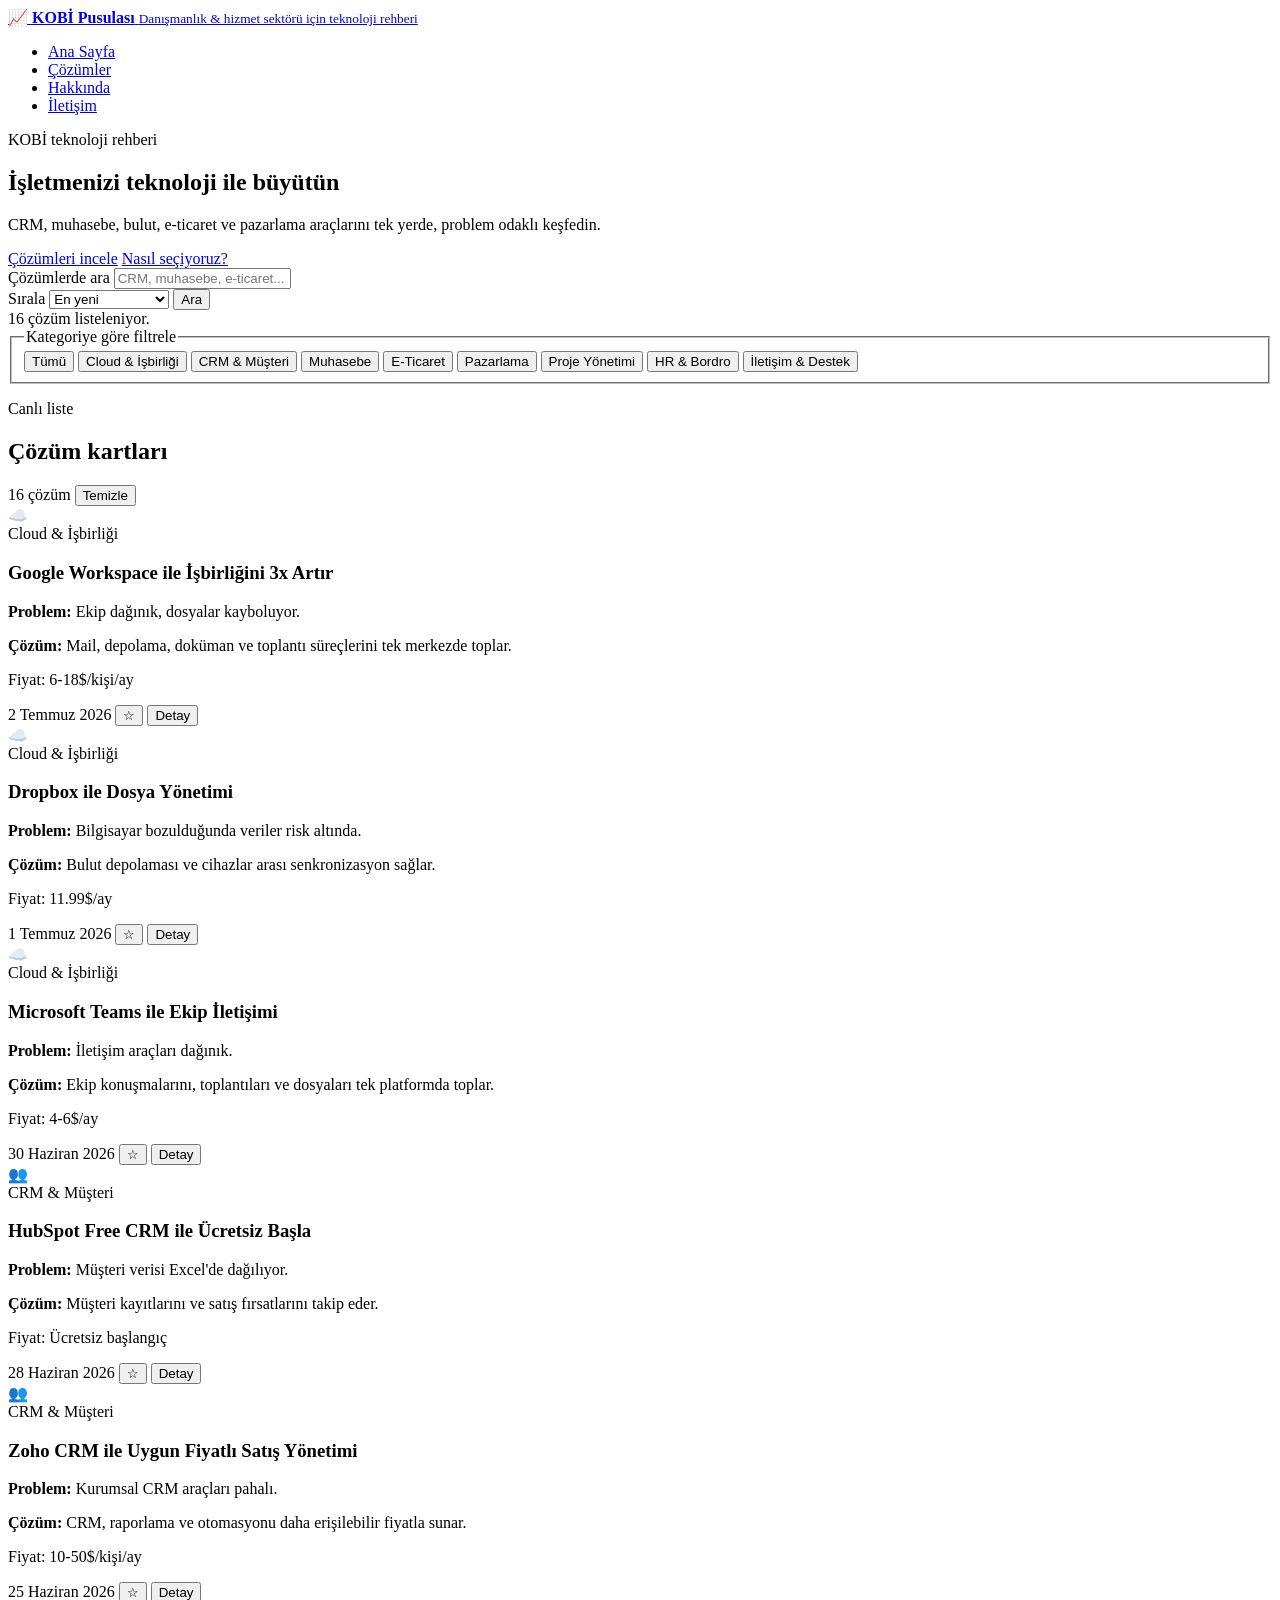
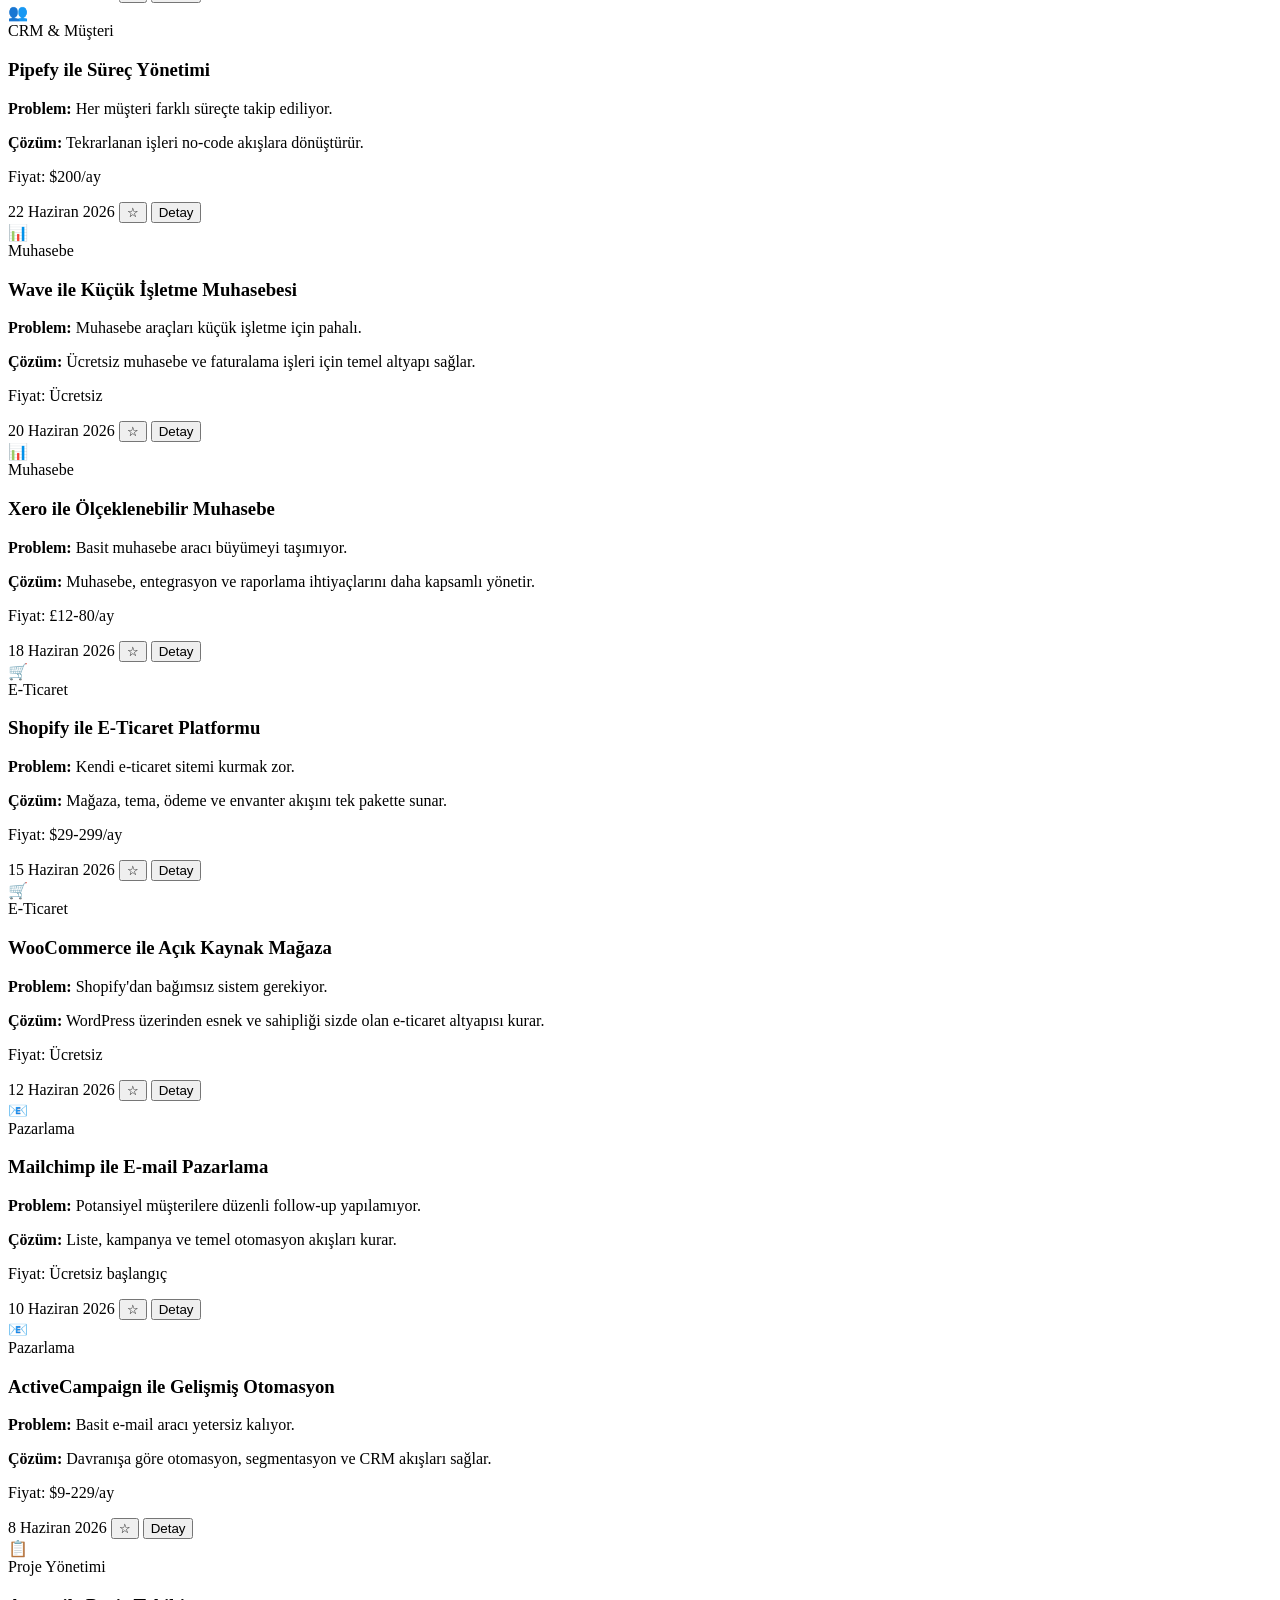
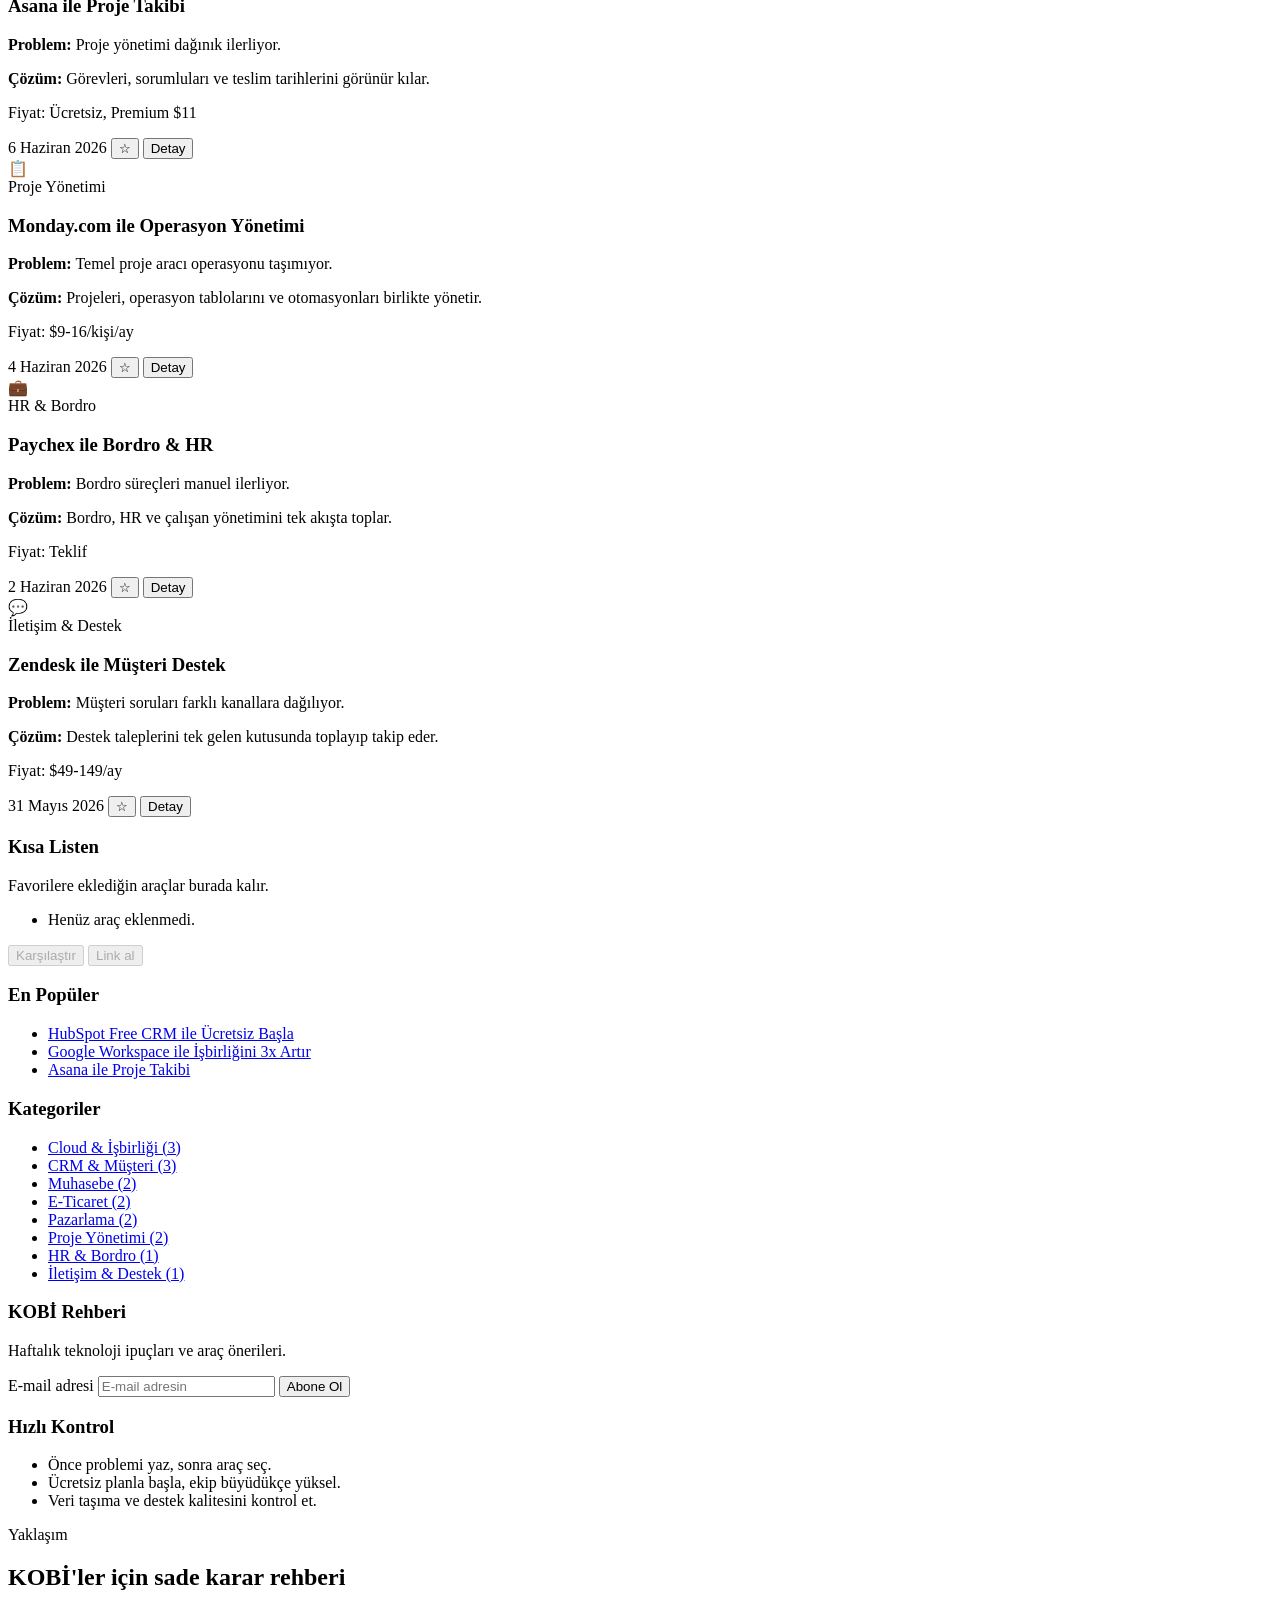
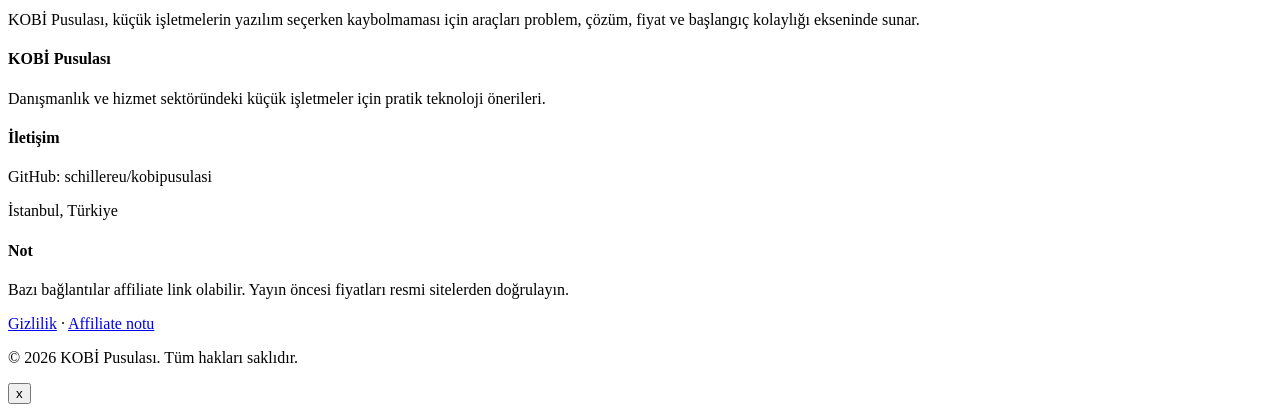
==== index.html @ 61d3e406 "Sync agent system, revenue plans, and site updates" ====
<!DOCTYPE html>
<html lang="tr">
<head>
    <meta charset="UTF-8">
    <meta name="viewport" content="width=device-width, initial-scale=1.0">
    <title>KOB&#304; Pusulas&#305; - &#304;&#351;letmenizi Teknoloji ile B&#252;y&#252;t&#252;n</title>
    <meta name="description" content="KOB&#304;'ler i&#231;in CRM, muhasebe, bulut, e-ticaret ve pazarlama ara&#231;lar&#305;n&#305; pratik &#351;ekilde kar&#351;&#305;la&#351;t&#305;ran teknoloji rehberi.">
    <meta name="theme-color" content="#2563eb">
    <meta property="og:title" content="KOB&#304; Pusulas&#305;">
    <meta property="og:description" content="K&#252;&#231;&#252;k i&#351;letmeler i&#231;in pratik teknoloji &#231;&#246;z&#252;mleri.">
    <meta property="og:type" content="website">
    <link rel="manifest" href="site.webmanifest">
    <link rel="stylesheet" href="style.css">
</head>
<body>
    <header class="header">
        <div class="container">
            <a class="logo" href="#home" aria-label="KOB&#304; Pusulas&#305; ana sayfa">
                <span class="logo-mark" aria-hidden="true">&#128200;</span>
                <span>
                    <strong>KOB&#304; Pusulas&#305;</strong>
                    <small>Dan&#305;&#351;manl&#305;k & hizmet sekt&#246;r&#252; i&#231;in teknoloji rehberi</small>
                </span>
            </a>
            <nav class="nav" aria-label="Ana men&#252;">
                <ul>
                    <li><a href="#home">Ana Sayfa</a></li>
                    <li><a href="#blog">&#199;&#246;z&#252;mler</a></li>
                    <li><a href="#about">Hakk&#305;nda</a></li>
                    <li><a href="#contact">&#304;leti&#351;im</a></li>
                </ul>
            </nav>
        </div>
    </header>

    <section class="hero" id="home">
        <div class="container">
            <p class="eyebrow">KOB&#304; teknoloji rehberi</p>
            <h1>&#304;&#351;letmenizi teknoloji ile b&#252;y&#252;t&#252;n</h1>
            <p>CRM, muhasebe, bulut, e-ticaret ve pazarlama ara&#231;lar&#305;n&#305; tek yerde, problem odakl&#305; ke&#351;fedin.</p>
            <div class="hero-actions">
                <a class="primary-link" href="#blog">&#199;&#246;z&#252;mleri incele</a>
                <a class="secondary-link" href="#about">Nas&#305;l se&#231;iyoruz?</a>
            </div>
        </div>
    </section>

    <section class="filters-section" id="blog">
        <div class="container">
            <div class="search-box">
                <div class="search-field">
                    <label for="searchInput" class="sr-only">&#199;&#246;z&#252;mlerde ara</label>
                    <input type="text" id="searchInput" placeholder="CRM, muhasebe, e-ticaret..." aria-label="&#199;&#246;z&#252;mlerde ara">
                </div>
                <label class="sort-control" for="sortSelect">
                    <span>S&#305;rala</span>
                    <select id="sortSelect" aria-label="&#199;&#246;z&#252;mleri s&#305;rala">
                        <option value="newest">En yeni</option>
                        <option value="price-low">D&#252;&#351;&#252;k maliyet</option>
                        <option value="starter">Ba&#351;lamas&#305; kolay</option>
                        <option value="name">A-Z</option>
                    </select>
                </label>
                <button id="searchBtn" aria-label="Arama yap">Ara</button>
            </div>

            <div aria-live="polite" aria-atomic="true" class="sr-only" id="filterAnnounce"></div>

            <fieldset class="category-filters" aria-label="&#199;&#246;z&#252;m kategorileri">
                <legend class="sr-only">Kategoriye g&#246;re filtrele</legend>
                <button class="filter-btn active" data-category="all" aria-pressed="true">T&#252;m&#252;</button>
                <button class="filter-btn" data-category="cloud" aria-pressed="false">Cloud & &#304;&#351;birli&#287;i</button>
                <button class="filter-btn" data-category="crm" aria-pressed="false">CRM & M&#252;&#351;teri</button>
                <button class="filter-btn" data-category="accounting" aria-pressed="false">Muhasebe</button>
                <button class="filter-btn" data-category="ecommerce" aria-pressed="false">E-Ticaret</button>
                <button class="filter-btn" data-category="marketing" aria-pressed="false">Pazarlama</button>
                <button class="filter-btn" data-category="project" aria-pressed="false">Proje Y&#246;netimi</button>
                <button class="filter-btn" data-category="hr" aria-pressed="false">HR & Bordro</button>
                <button class="filter-btn" data-category="support" aria-pressed="false">&#304;leti&#351;im & Destek</button>
            </fieldset>
        </div>
    </section>

    <main class="main-content">
        <div class="container content-layout">
            <section class="results-area" aria-labelledby="resultsTitle">
                <div class="section-heading">
                    <div>
                        <p class="eyebrow">Canl&#305; liste</p>
                        <h2 id="resultsTitle">&#199;&#246;z&#252;m kartlar&#305;</h2>
                    </div>
                    <div class="heading-actions">
                        <span id="resultCount" class="result-count">16 &#231;&#246;z&#252;m</span>
                        <button class="ghost-button" type="button" id="clearFiltersBtn">Temizle</button>
                    </div>
                </div>
                <div class="blog-grid" id="blogGrid" role="region" aria-live="polite" aria-label="&#199;&#246;z&#252;m kartlar&#305;"></div>
            </section>

            <aside class="sidebar">
                <div class="sidebar-box compare-box">
                    <h3>K&#305;sa Listen</h3>
                    <p class="sidebar-note">Favorilere ekledi&#287;in ara&#231;lar burada kal&#305;r.</p>
                    <ul id="favoriteList"></ul>
                    <div class="compare-actions">
                        <button class="ghost-button" type="button" id="compareBtn">Kar&#351;&#305;la&#351;t&#305;r</button>
                        <button class="ghost-button" type="button" id="shareListBtn">Link al</button>
                    </div>
                    <p class="share-status" id="shareStatus" aria-live="polite"></p>
                </div>

                <div class="sidebar-box">
                    <h3>En Pop&#252;ler</h3>
                    <ul id="trendingList"></ul>
                </div>

                <div class="sidebar-box">
                    <h3>Kategoriler</h3>
                    <ul id="categoryList"></ul>
                </div>

                <div class="sidebar-box newsletter">
                    <h3>KOB&#304; Rehberi</h3>
                    <p>Haftal&#305;k teknoloji ipu&#231;lar&#305; ve ara&#231; &#246;nerileri.</p>
                    <form id="newsletterForm" aria-label="Newsletter abone ol formu">
                        <label for="newsletterEmail" class="sr-only">E-mail adresi</label>
                        <input type="email" id="newsletterEmail" placeholder="E-mail adresin" required aria-required="true">
                        <button type="submit" aria-label="Newsletter'a abone ol">Abone Ol</button>
                    </form>
                </div>

                <div class="sidebar-box quick-tips">
                    <h3>H&#305;zl&#305; Kontrol</h3>
                    <ul>
                        <li>&#214;nce problemi yaz, sonra ara&#231; se&#231;.</li>
                        <li>&#220;cretsiz planla ba&#351;la, ekip b&#252;y&#252;d&#252;k&#231;e y&#252;ksel.</li>
                        <li>Veri ta&#351;&#305;ma ve destek kalitesini kontrol et.</li>
                    </ul>
                </div>
            </aside>
        </div>
    </main>

    <section class="about-band" id="about">
        <div class="container">
            <div>
                <p class="eyebrow">Yakla&#351;&#305;m</p>
                <h2>KOB&#304;'ler i&#231;in sade karar rehberi</h2>
            </div>
            <p>KOB&#304; Pusulas&#305;, k&#252;&#231;&#252;k i&#351;letmelerin yaz&#305;l&#305;m se&#231;erken kaybolmamas&#305; i&#231;in ara&#231;lar&#305; problem, &#231;&#246;z&#252;m, fiyat ve ba&#351;lang&#305;&#231; kolayl&#305;&#287;&#305; ekseninde sunar.</p>
        </div>
    </section>

    <footer class="footer" id="contact">
        <div class="container">
            <div class="footer-content">
                <div>
                    <h4>KOB&#304; Pusulas&#305;</h4>
                    <p>Dan&#305;&#351;manl&#305;k ve hizmet sekt&#246;r&#252;ndeki k&#252;&#231;&#252;k i&#351;letmeler i&#231;in pratik teknoloji &#246;nerileri.</p>
                </div>
                <div>
                    <h4>&#304;leti&#351;im</h4>
                    <p>GitHub: schillereu/kobipusulasi</p>
                    <p>&#304;stanbul, T&#252;rkiye</p>
                </div>
                <div>
                    <h4>Not</h4>
                    <p>Baz&#305; ba&#287;lant&#305;lar affiliate link olabilir. Yay&#305;n &#246;ncesi fiyatlar&#305; resmi sitelerden do&#287;rulay&#305;n.</p>
                    <p><a href="privacy.html">Gizlilik</a> · <a href="affiliate.html">Affiliate notu</a></p>
                </div>
            </div>
            <div class="footer-bottom">
                <p>&copy; 2026 KOB&#304; Pusulas&#305;. T&#252;m haklar&#305; sakl&#305;d&#305;r.</p>
            </div>
        </div>
    </footer>

    <div class="modal" id="detailModal" aria-hidden="true">
        <div class="modal-backdrop" data-close-modal></div>
        <section class="modal-panel" role="dialog" aria-modal="true" aria-labelledby="modalTitle">
            <button class="modal-close" type="button" data-close-modal aria-label="Detayi kapat">x</button>
            <div id="modalContent"></div>
        </section>
    </div>

    <script src="script.js" defer></script>
</body>
</html>
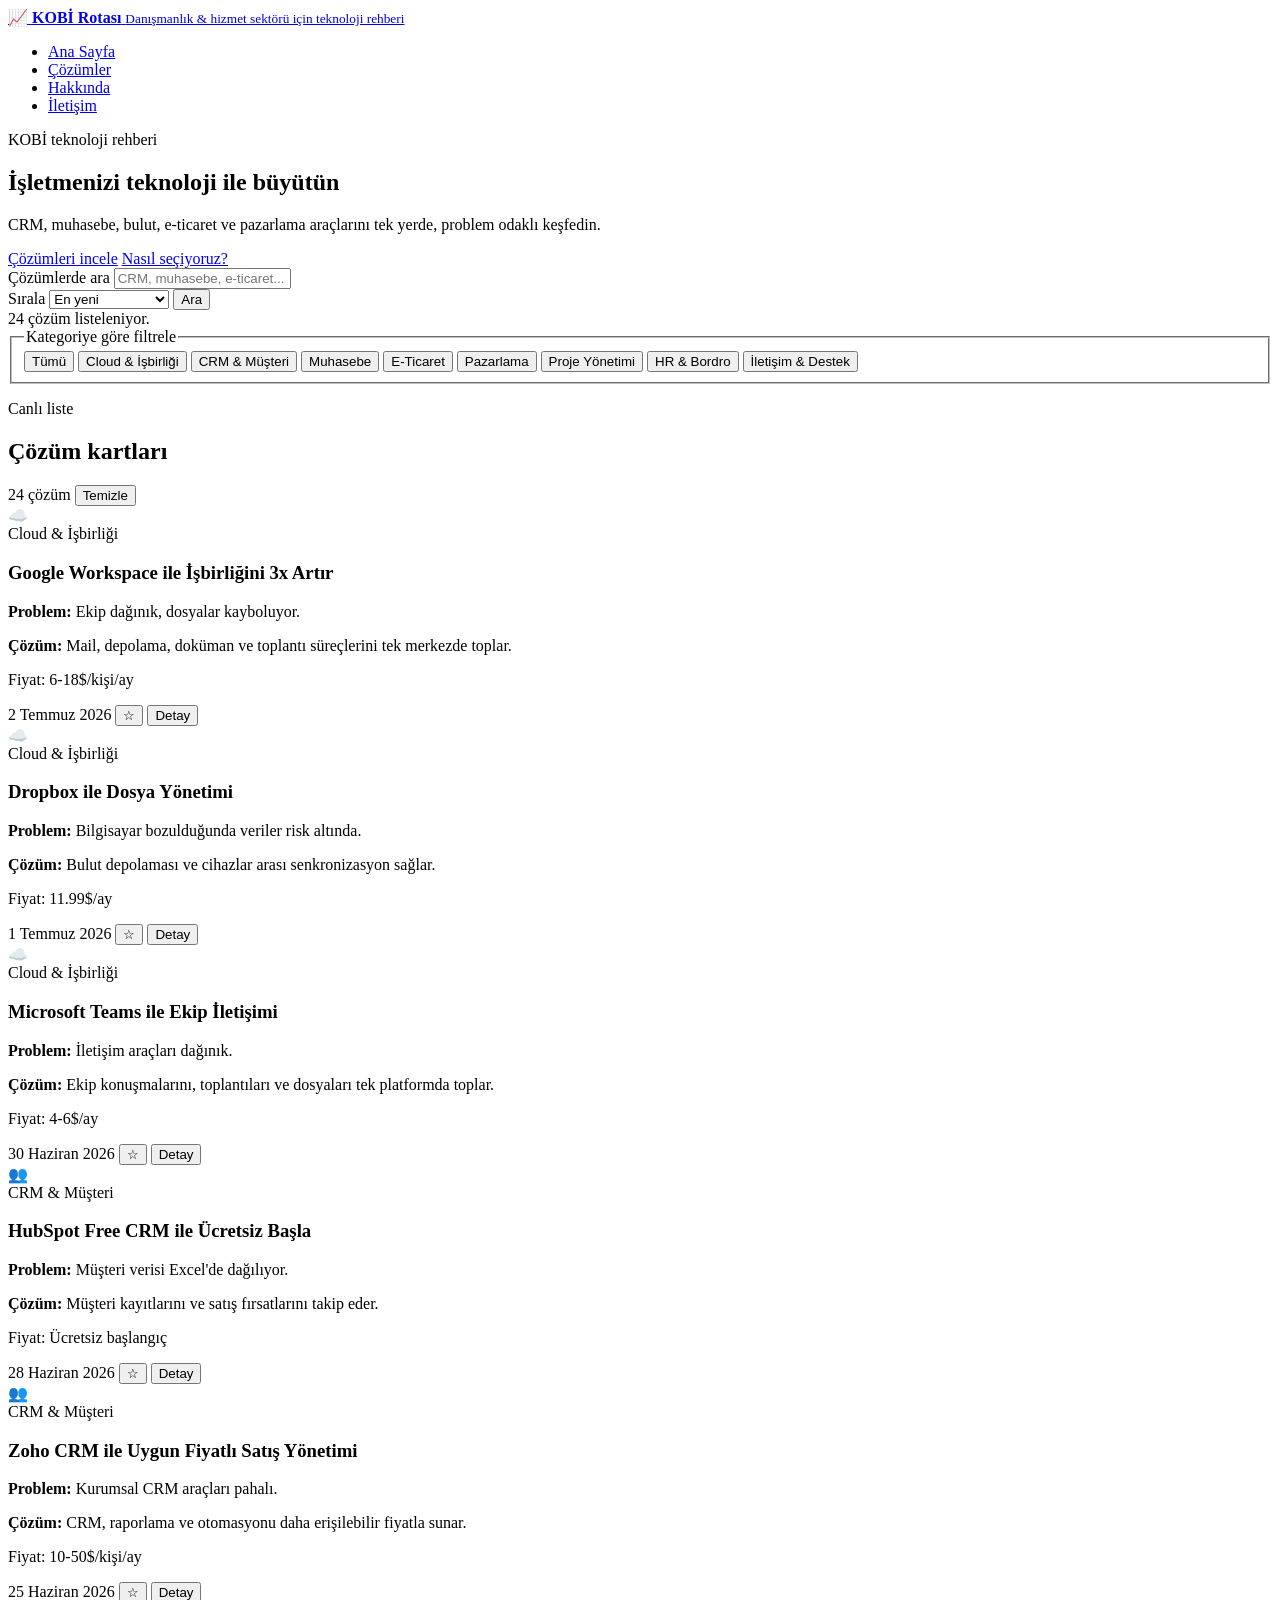
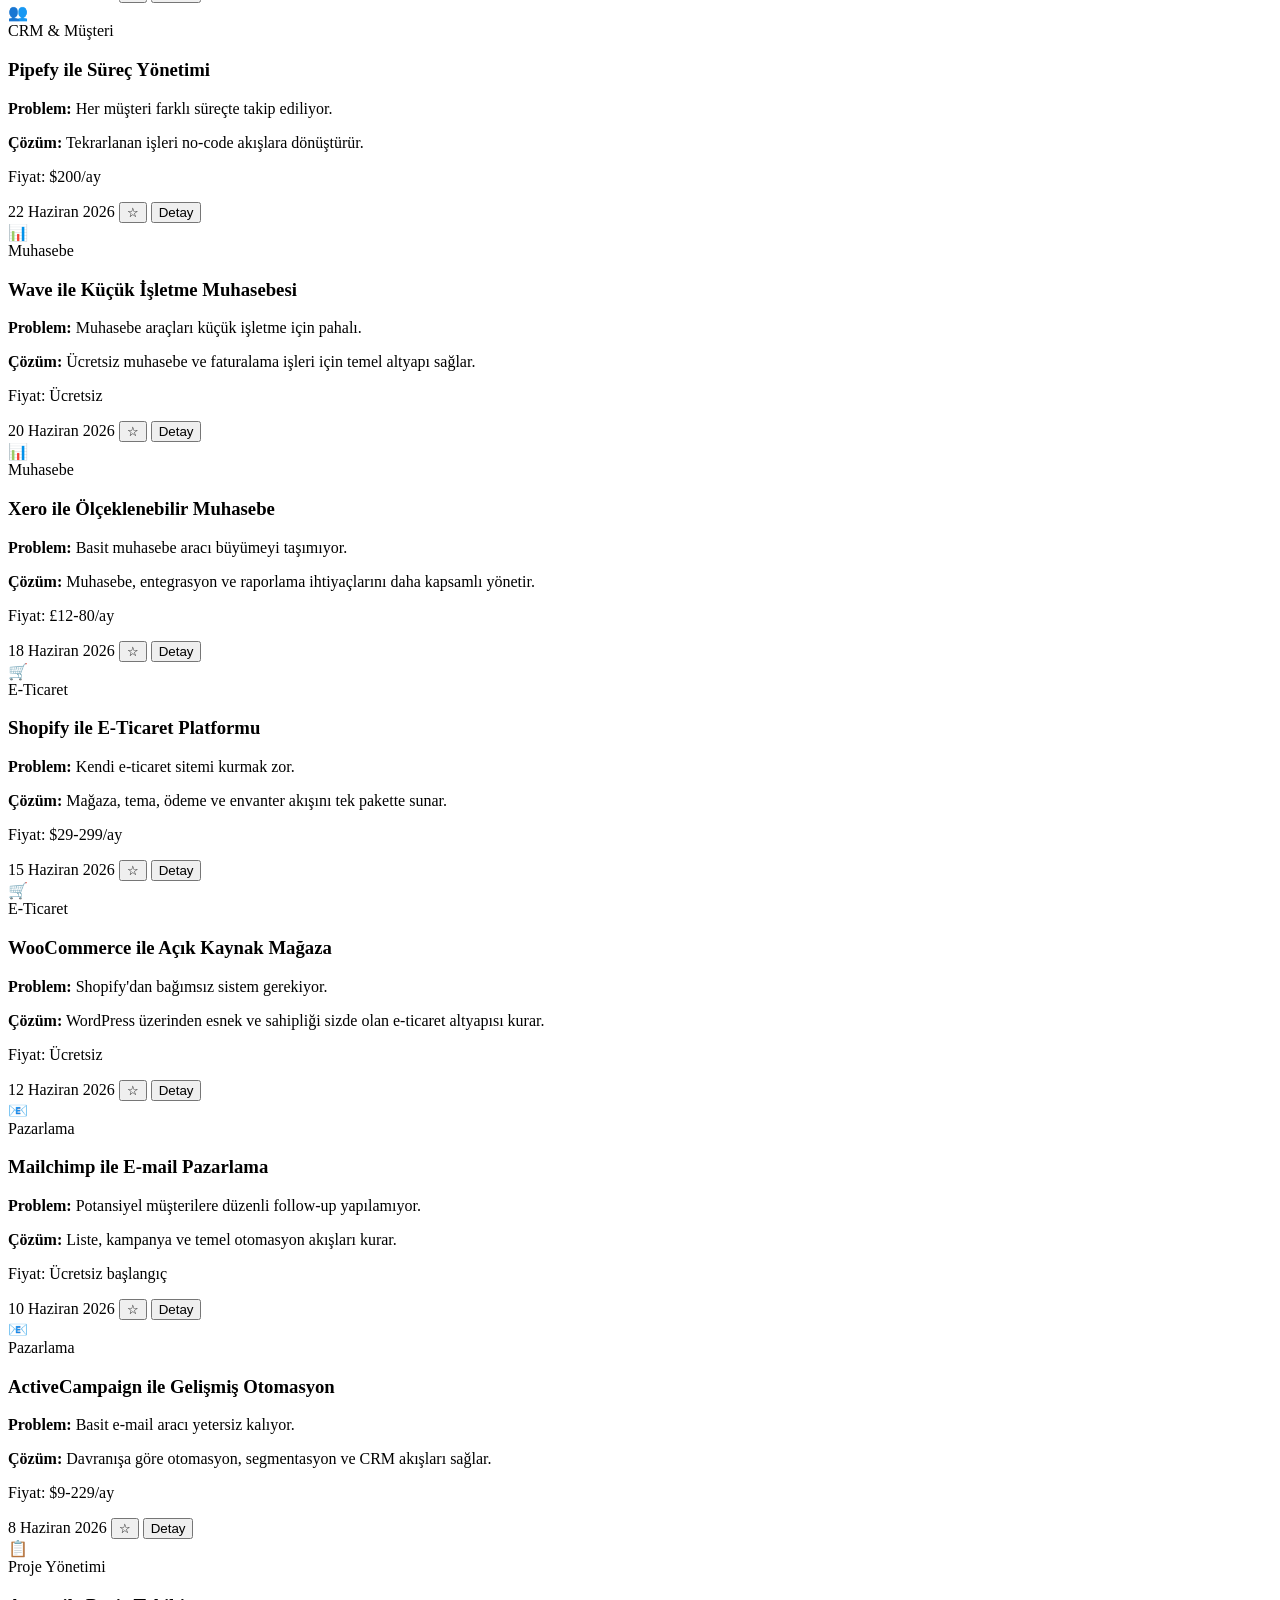
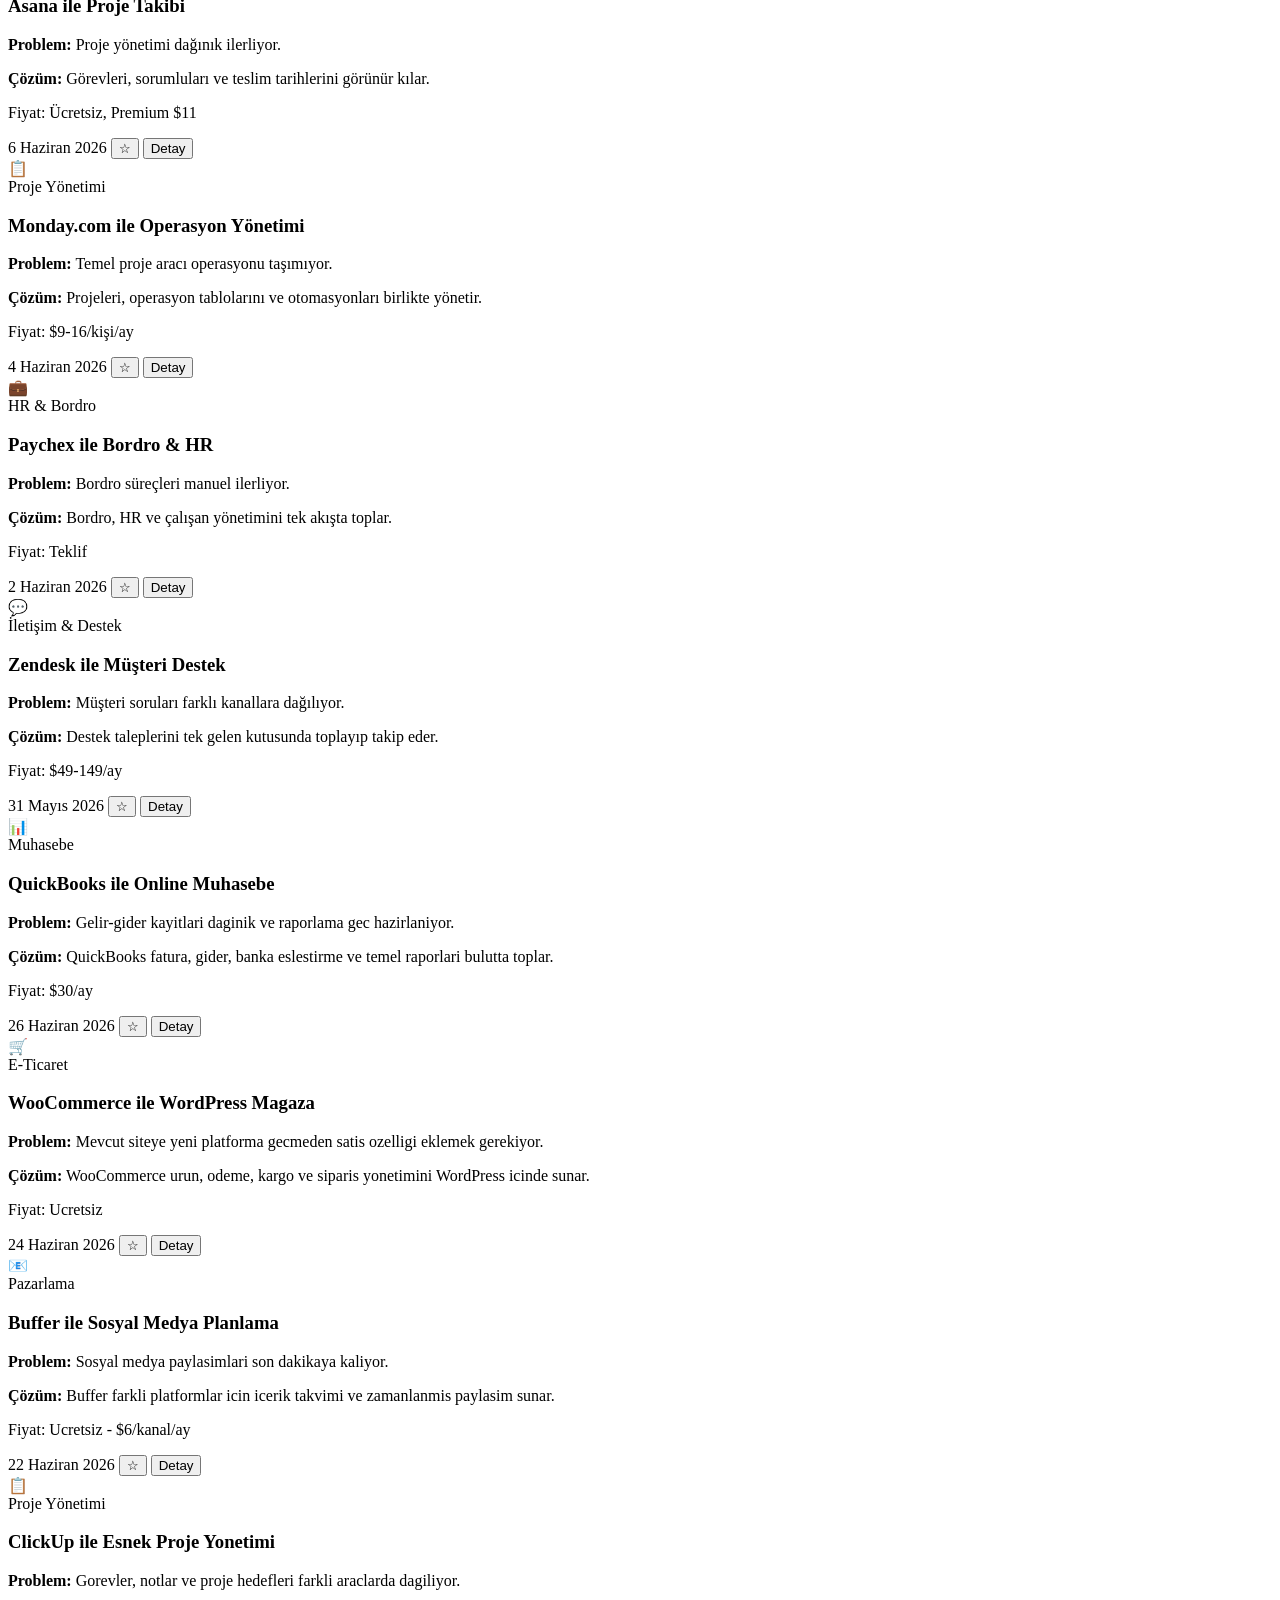
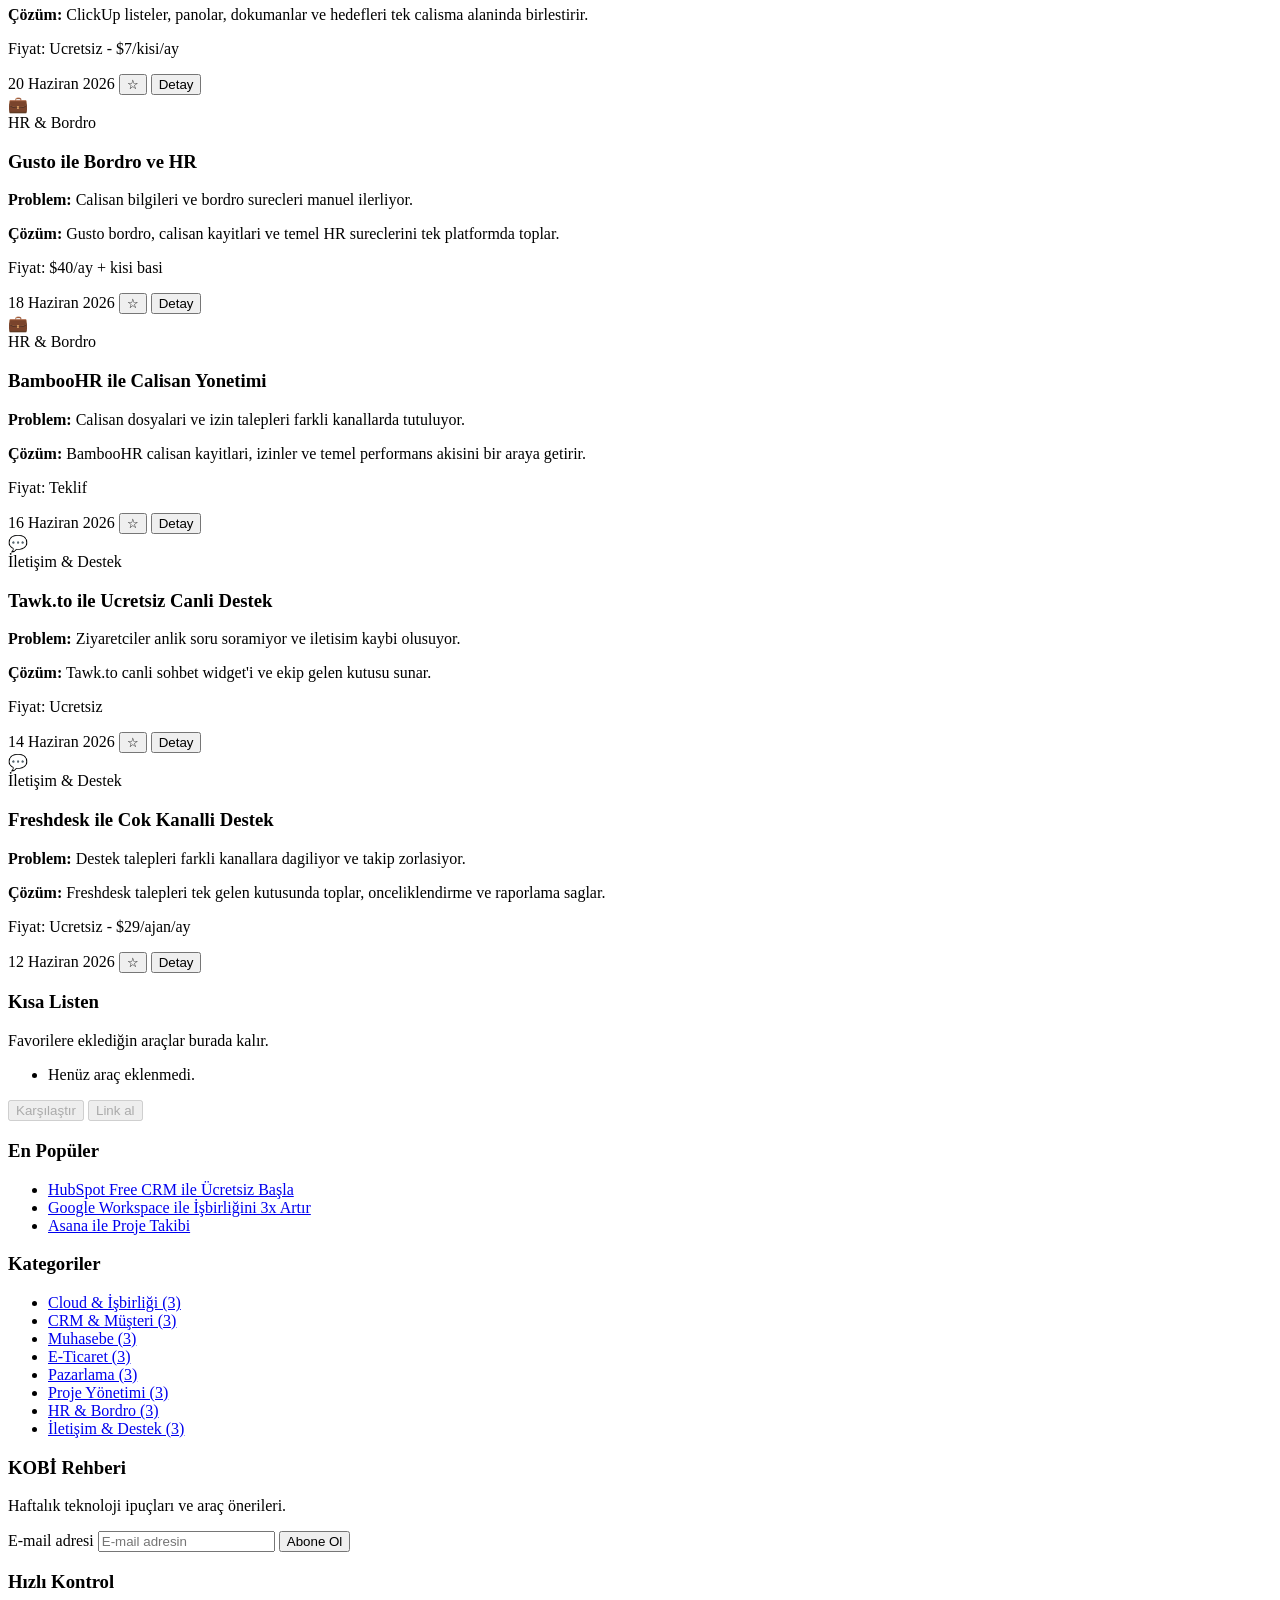
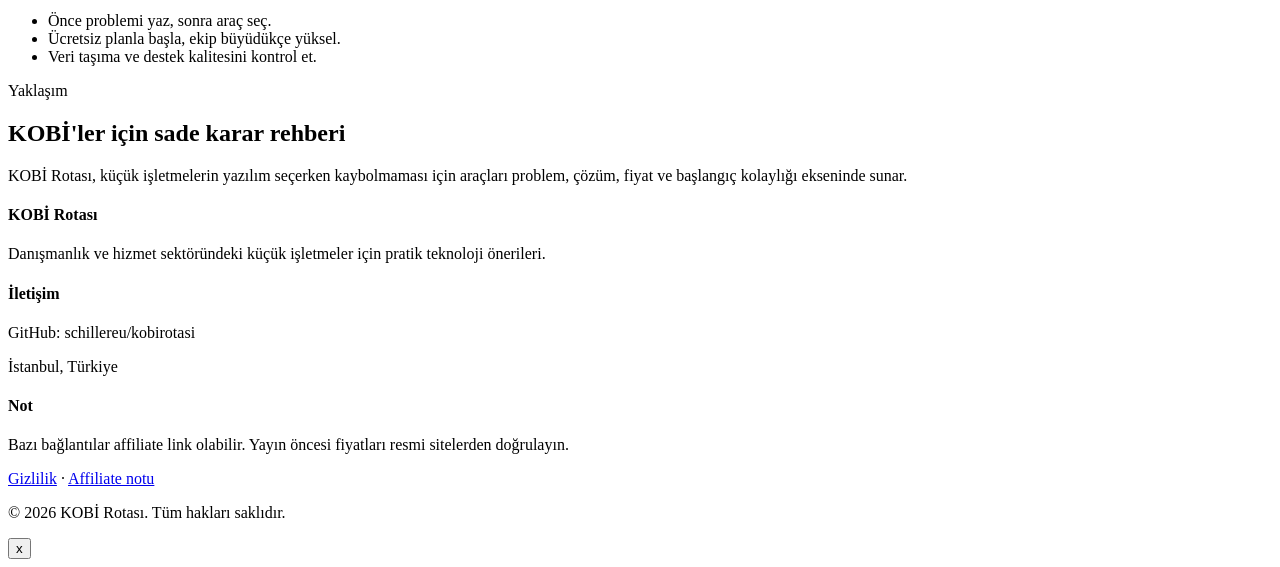
==== commit 601fb854: "Sync agent system, revenue plans, and site updates" ====
--- a/index.html
+++ b/index.html
@@ -3,10 +3,10 @@
 <head>
     <meta charset="UTF-8">
     <meta name="viewport" content="width=device-width, initial-scale=1.0">
-    <title>KOB&#304; Pusulas&#305; - &#304;&#351;letmenizi Teknoloji ile B&#252;y&#252;t&#252;n</title>
+    <title>KOB&#304; Rotas&#305; - &#304;&#351;letmenizi Teknoloji ile B&#252;y&#252;t&#252;n</title>
     <meta name="description" content="KOB&#304;'ler i&#231;in CRM, muhasebe, bulut, e-ticaret ve pazarlama ara&#231;lar&#305;n&#305; pratik &#351;ekilde kar&#351;&#305;la&#351;t&#305;ran teknoloji rehberi.">
     <meta name="theme-color" content="#2563eb">
-    <meta property="og:title" content="KOB&#304; Pusulas&#305;">
+    <meta property="og:title" content="KOB&#304; Rotas&#305;">
     <meta property="og:description" content="K&#252;&#231;&#252;k i&#351;letmeler i&#231;in pratik teknoloji &#231;&#246;z&#252;mleri.">
     <meta property="og:type" content="website">
     <link rel="manifest" href="site.webmanifest">
@@ -15,10 +15,10 @@
 <body>
     <header class="header">
         <div class="container">
-            <a class="logo" href="#home" aria-label="KOB&#304; Pusulas&#305; ana sayfa">
+            <a class="logo" href="#home" aria-label="KOB&#304; Rotas&#305; ana sayfa">
                 <span class="logo-mark" aria-hidden="true">&#128200;</span>
                 <span>
-                    <strong>KOB&#304; Pusulas&#305;</strong>
+                    <strong>KOB&#304; Rotas&#305;</strong>
                     <small>Dan&#305;&#351;manl&#305;k & hizmet sekt&#246;r&#252; i&#231;in teknoloji rehberi</small>
                 </span>
             </a>
@@ -90,7 +90,7 @@
                         <h2 id="resultsTitle">&#199;&#246;z&#252;m kartlar&#305;</h2>
                     </div>
                     <div class="heading-actions">
-                        <span id="resultCount" class="result-count">16 &#231;&#246;z&#252;m</span>
+                        <span id="resultCount" class="result-count">24 &#231;&#246;z&#252;m</span>
                         <button class="ghost-button" type="button" id="clearFiltersBtn">Temizle</button>
                     </div>
                 </div>
@@ -147,7 +147,7 @@
                 <p class="eyebrow">Yakla&#351;&#305;m</p>
                 <h2>KOB&#304;'ler i&#231;in sade karar rehberi</h2>
             </div>
-            <p>KOB&#304; Pusulas&#305;, k&#252;&#231;&#252;k i&#351;letmelerin yaz&#305;l&#305;m se&#231;erken kaybolmamas&#305; i&#231;in ara&#231;lar&#305; problem, &#231;&#246;z&#252;m, fiyat ve ba&#351;lang&#305;&#231; kolayl&#305;&#287;&#305; ekseninde sunar.</p>
+            <p>KOB&#304; Rotas&#305;, k&#252;&#231;&#252;k i&#351;letmelerin yaz&#305;l&#305;m se&#231;erken kaybolmamas&#305; i&#231;in ara&#231;lar&#305; problem, &#231;&#246;z&#252;m, fiyat ve ba&#351;lang&#305;&#231; kolayl&#305;&#287;&#305; ekseninde sunar.</p>
         </div>
     </section>
 
@@ -155,22 +155,22 @@
         <div class="container">
             <div class="footer-content">
                 <div>
-                    <h4>KOB&#304; Pusulas&#305;</h4>
+                    <h4>KOB&#304; Rotas&#305;</h4>
                     <p>Dan&#305;&#351;manl&#305;k ve hizmet sekt&#246;r&#252;ndeki k&#252;&#231;&#252;k i&#351;letmeler i&#231;in pratik teknoloji &#246;nerileri.</p>
                 </div>
                 <div>
                     <h4>&#304;leti&#351;im</h4>
-                    <p>GitHub: schillereu/kobipusulasi</p>
+                    <p>GitHub: schillereu/kobirotasi</p>
                     <p>&#304;stanbul, T&#252;rkiye</p>
                 </div>
                 <div>
                     <h4>Not</h4>
                     <p>Baz&#305; ba&#287;lant&#305;lar affiliate link olabilir. Yay&#305;n &#246;ncesi fiyatlar&#305; resmi sitelerden do&#287;rulay&#305;n.</p>
-                    <p><a href="privacy.html">Gizlilik</a> · <a href="affiliate.html">Affiliate notu</a></p>
+                    <p><a href="privacy.html">Gizlilik</a> &middot; <a href="affiliate.html">Affiliate notu</a></p>
                 </div>
             </div>
             <div class="footer-bottom">
-                <p>&copy; 2026 KOB&#304; Pusulas&#305;. T&#252;m haklar&#305; sakl&#305;d&#305;r.</p>
+                <p>&copy; 2026 KOB&#304; Rotas&#305;. T&#252;m haklar&#305; sakl&#305;d&#305;r.</p>
             </div>
         </div>
     </footer>
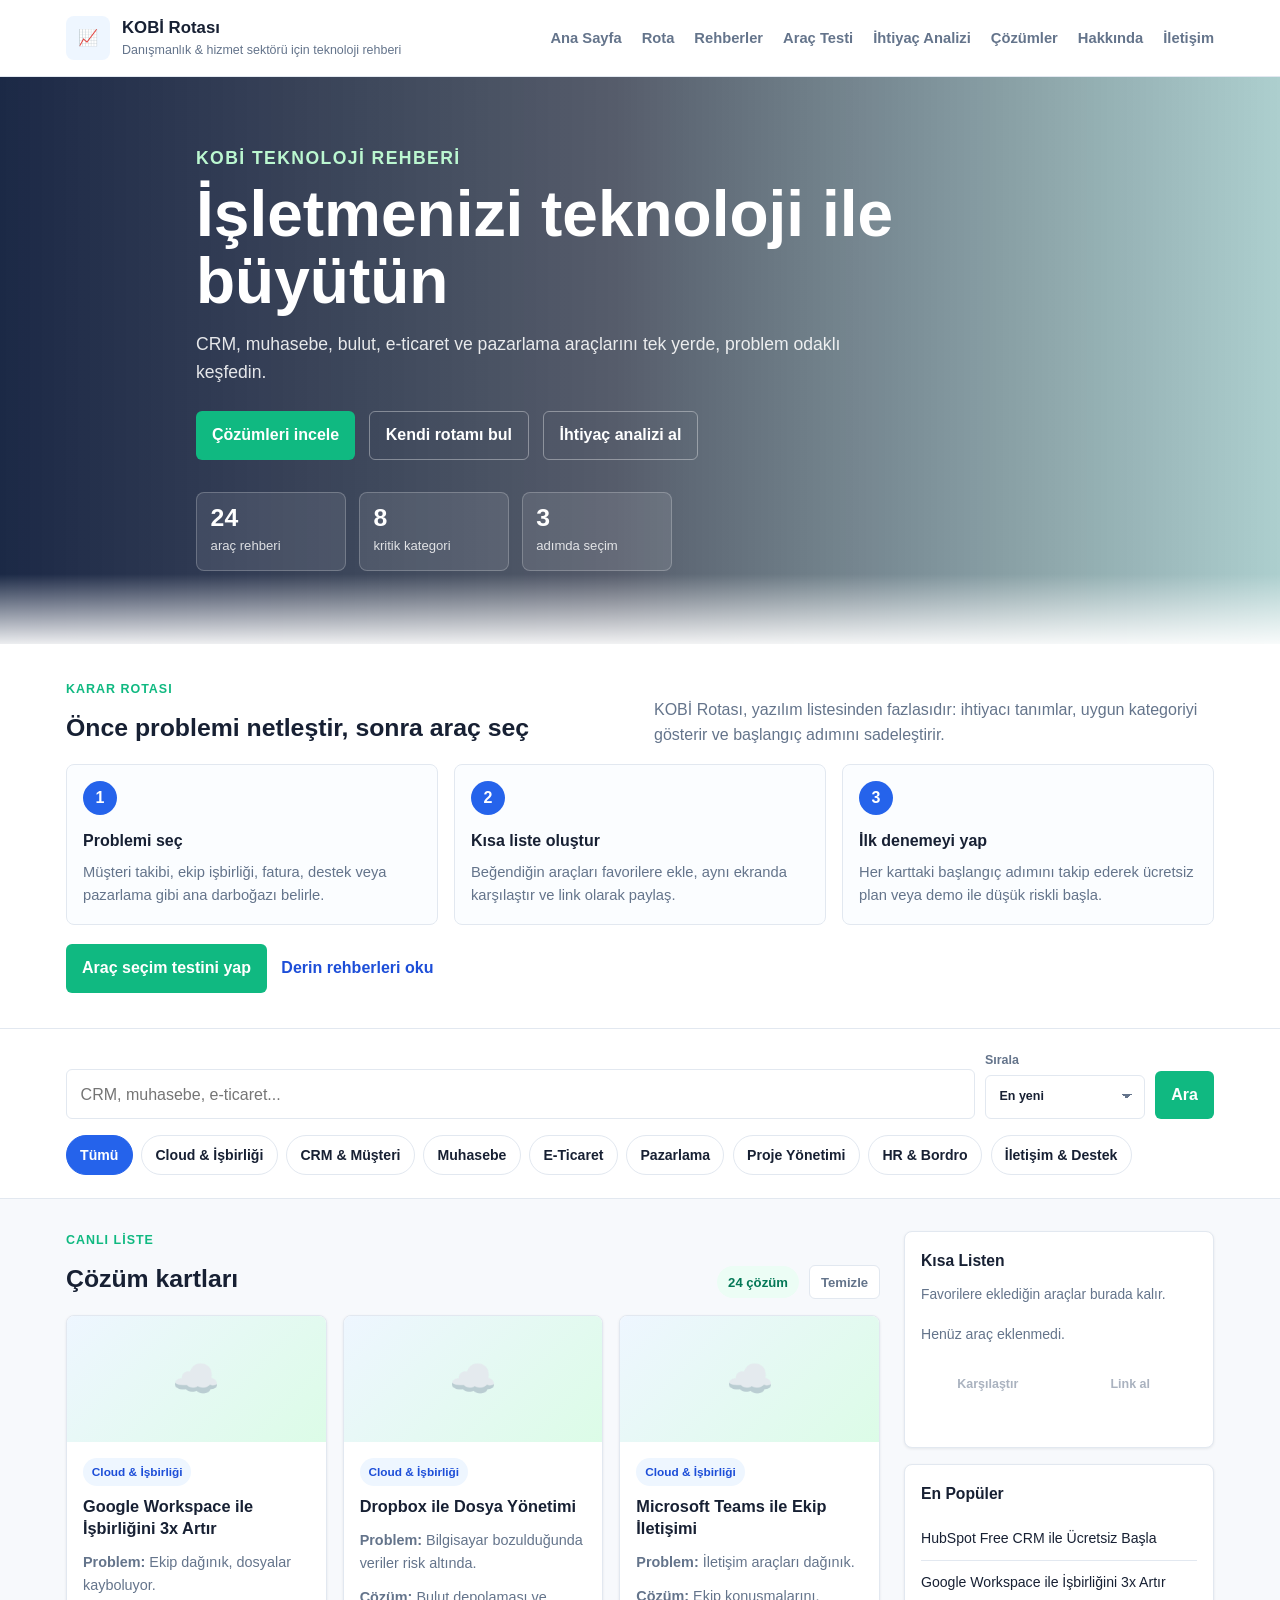
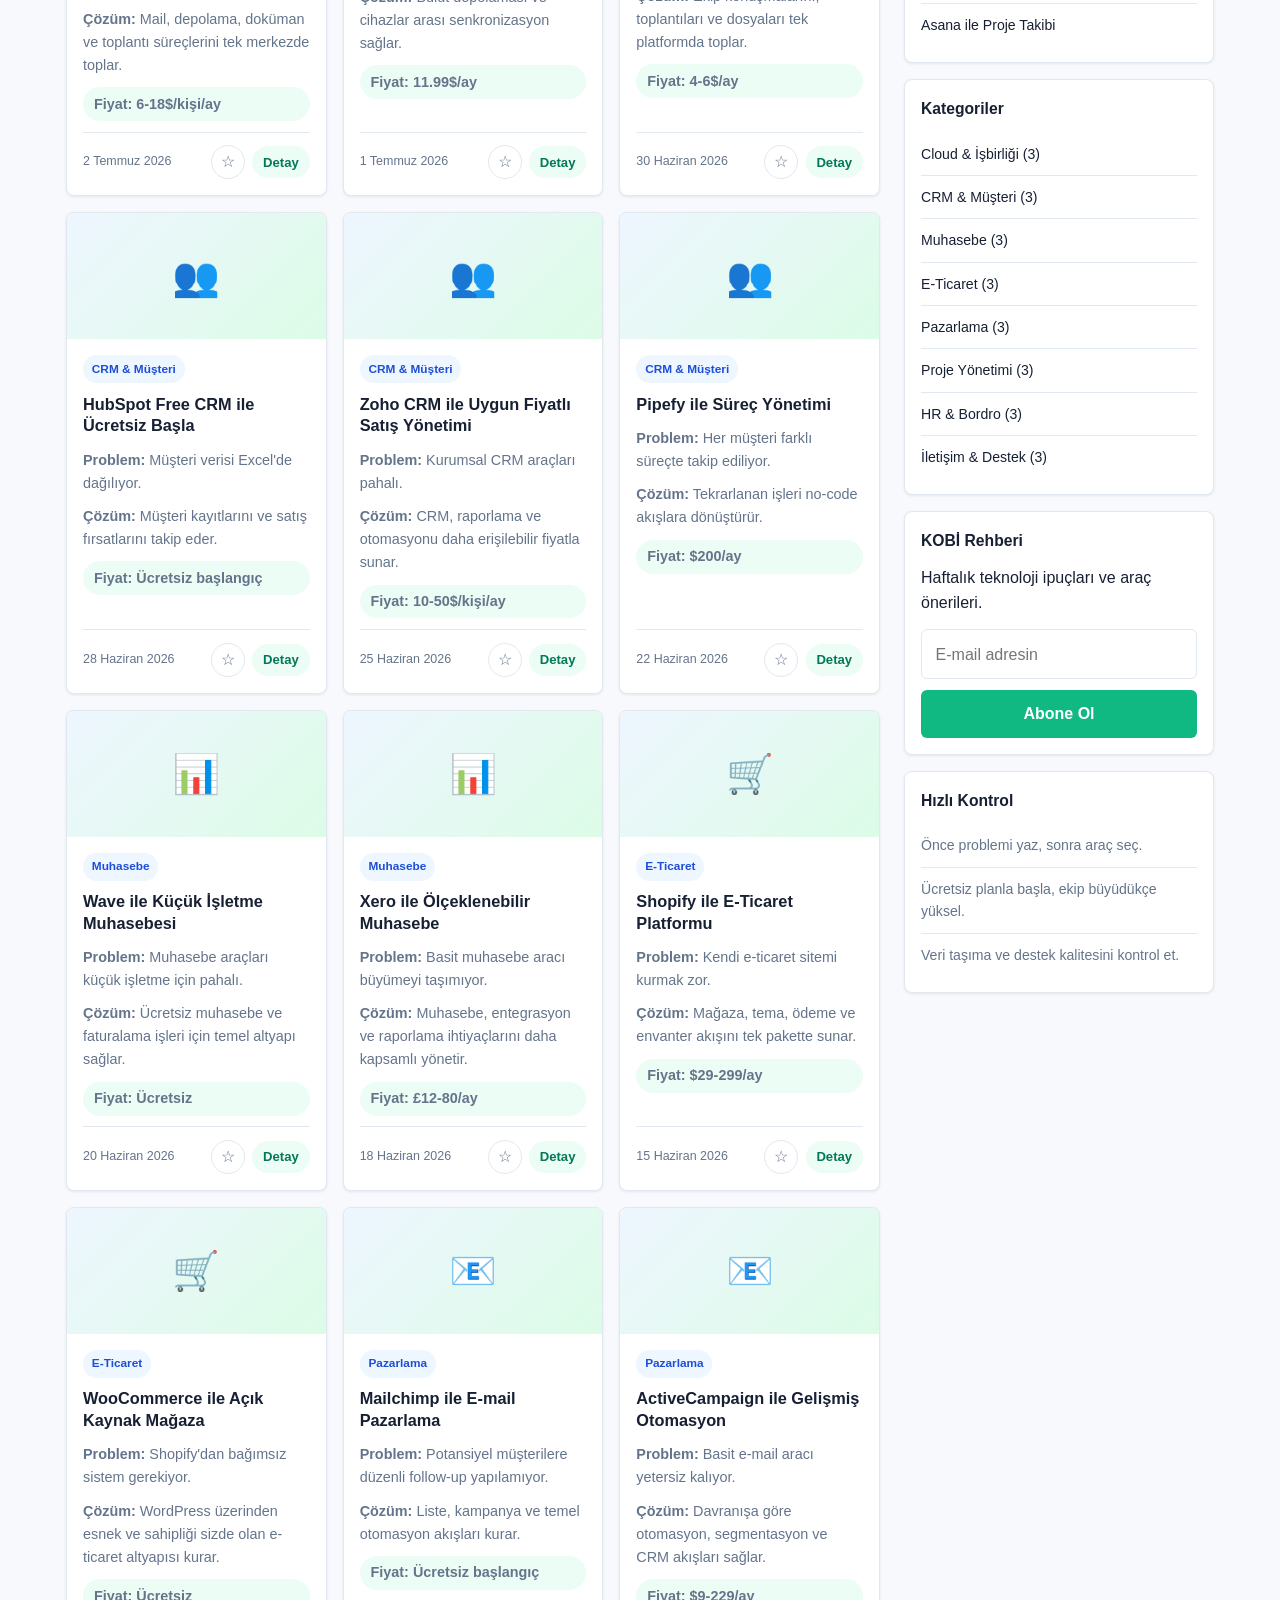
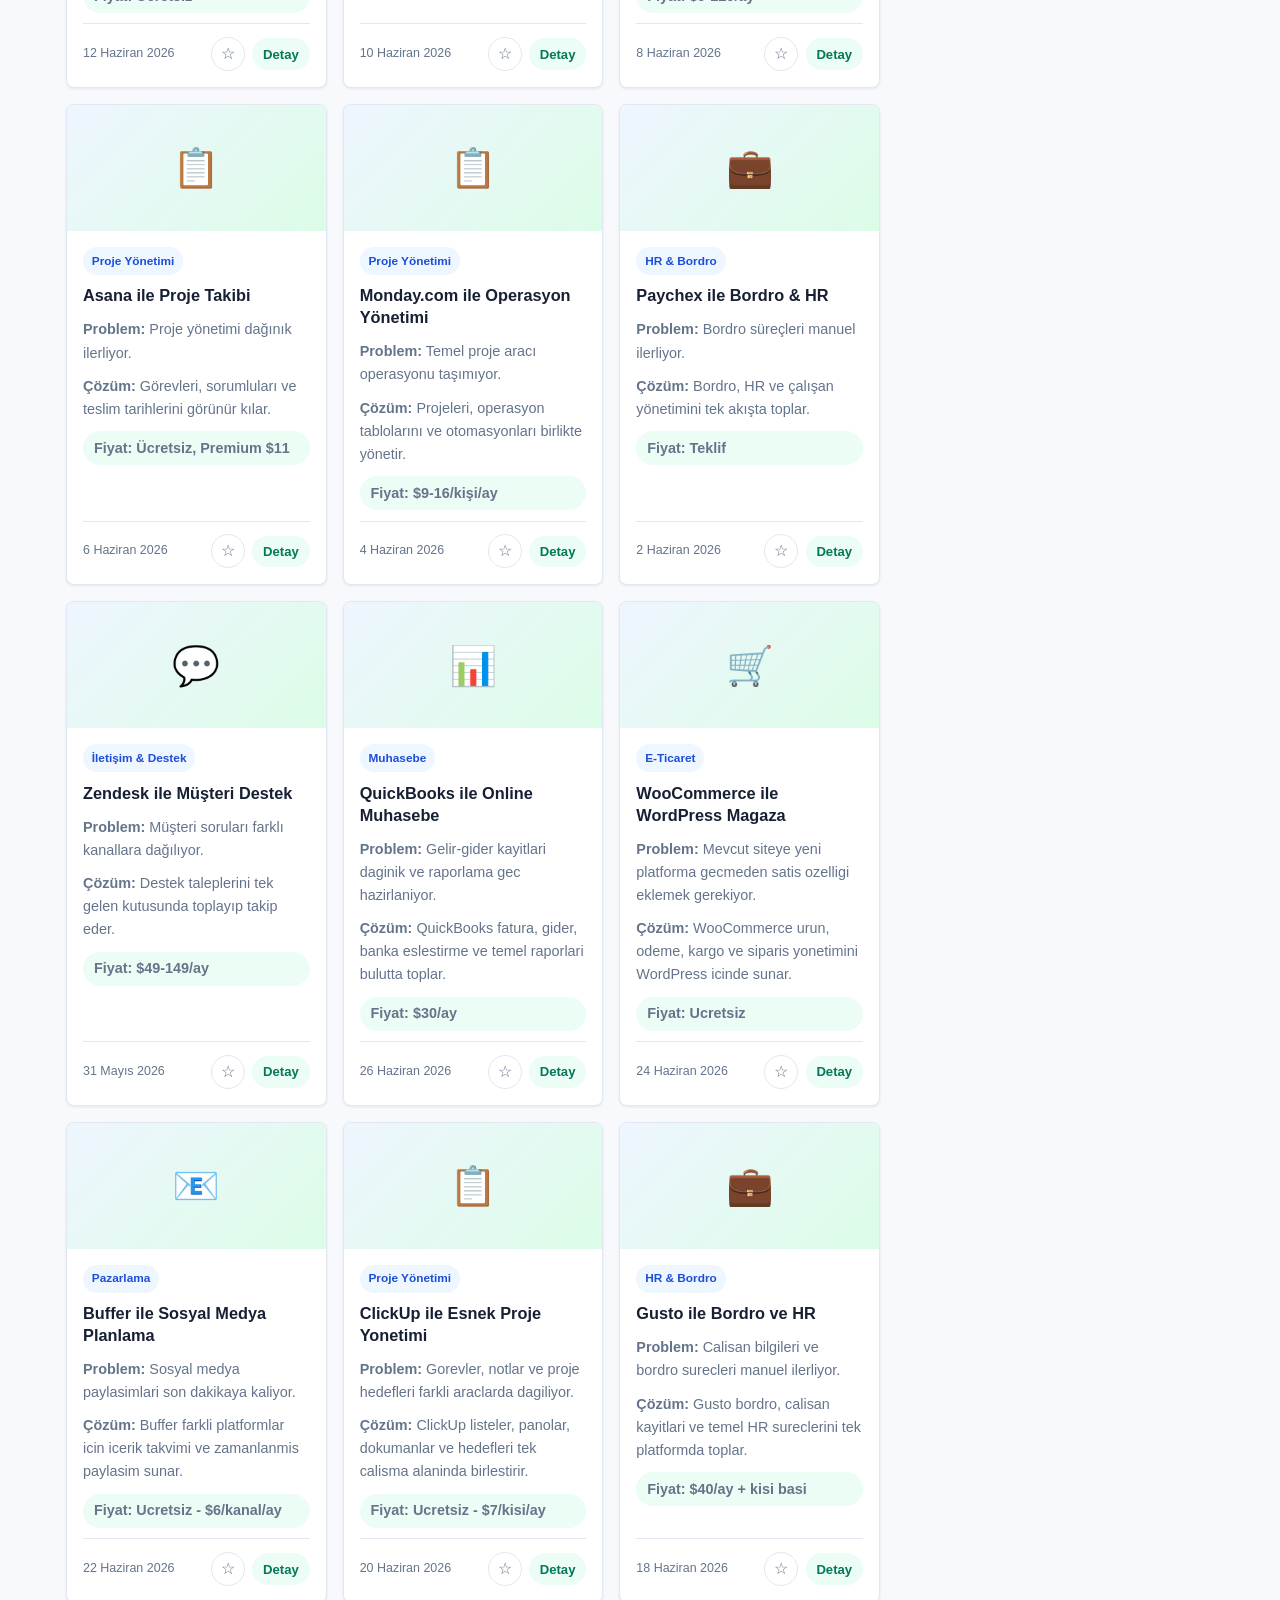
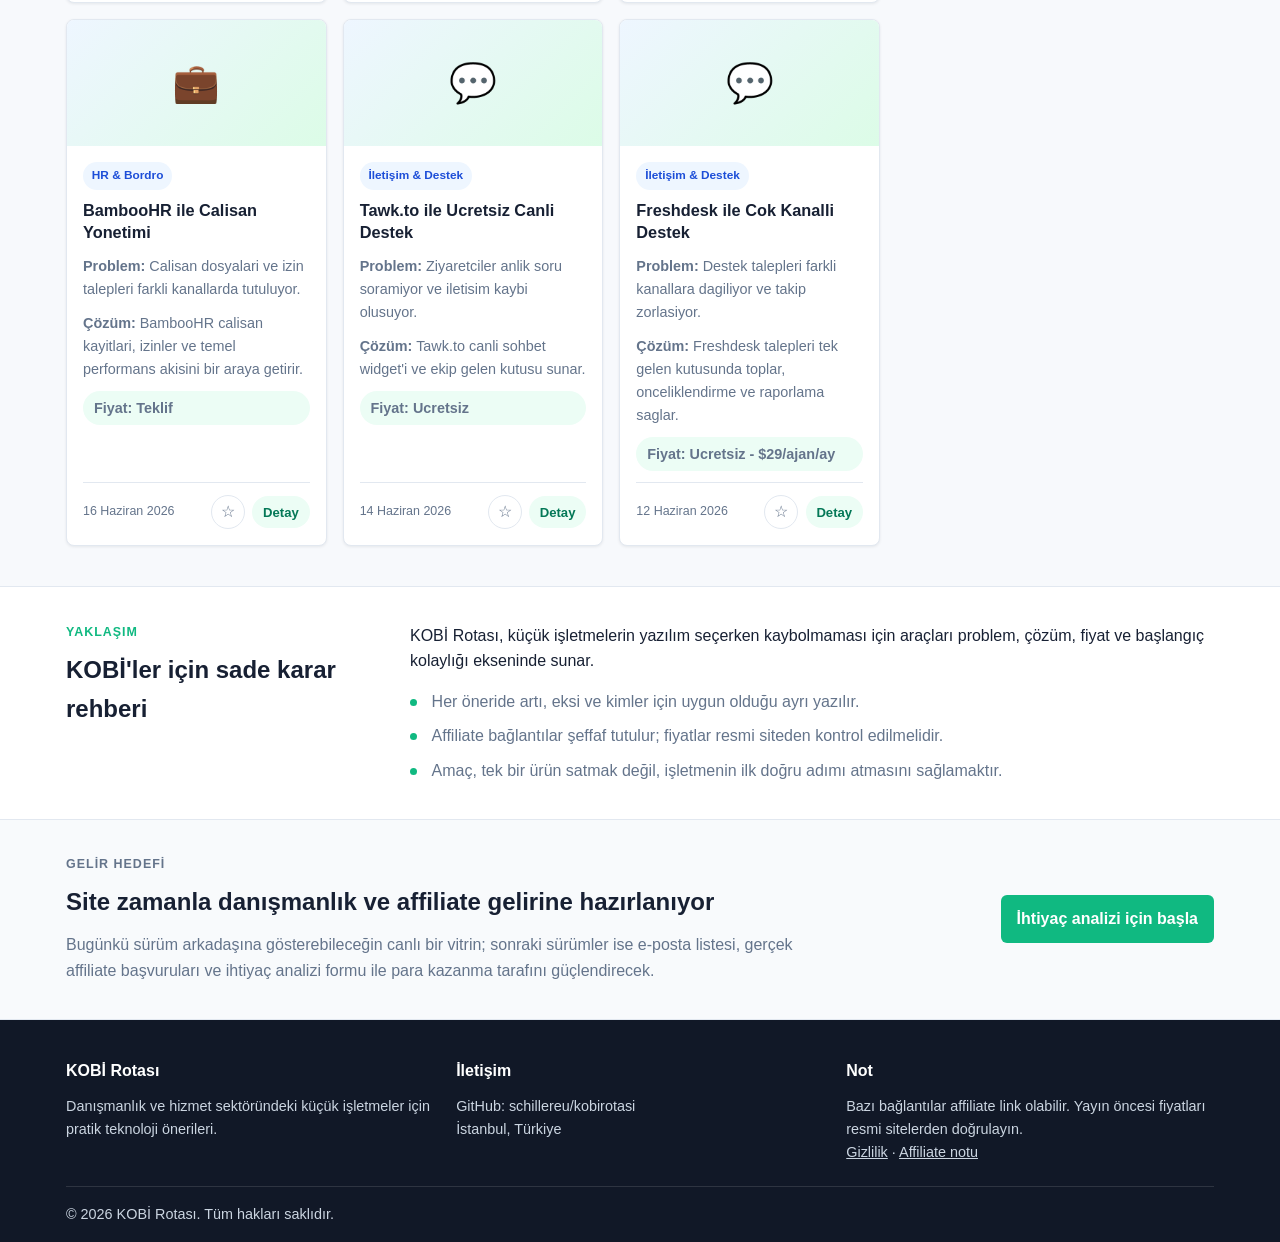
==== commit c68233ae: "Sync agent system, revenue plans, and site updates" ====
--- a/index.html
+++ b/index.html
@@ -25,8 +25,12 @@
             <nav class="nav" aria-label="Ana men&#252;">
                 <ul>
                     <li><a href="#home">Ana Sayfa</a></li>
+                    <li><a href="#route">Rota</a></li>
+                    <li><a href="rehberler.html">Rehberler</a></li>
+                    <li><a href="arac-secim.html">Ara&#231; Testi</a></li>
+                    <li><a href="ihtiyac-analizi.html">&#304;htiya&#231; Analizi</a></li>
                     <li><a href="#blog">&#199;&#246;z&#252;mler</a></li>
-                    <li><a href="#about">Hakk&#305;nda</a></li>
+                    <li><a href="hakkinda.html">Hakk&#305;nda</a></li>
                     <li><a href="#contact">&#304;leti&#351;im</a></li>
                 </ul>
             </nav>
@@ -40,7 +44,55 @@
             <p>CRM, muhasebe, bulut, e-ticaret ve pazarlama ara&#231;lar&#305;n&#305; tek yerde, problem odakl&#305; ke&#351;fedin.</p>
             <div class="hero-actions">
                 <a class="primary-link" href="#blog">&#199;&#246;z&#252;mleri incele</a>
-                <a class="secondary-link" href="#about">Nas&#305;l se&#231;iyoruz?</a>
+                <a class="secondary-link" href="arac-secim.html">Kendi rotam&#305; bul</a>
+                <a class="secondary-link" href="ihtiyac-analizi.html">&#304;htiya&#231; analizi al</a>
+            </div>
+            <dl class="hero-metrics" aria-label="KOB&#304; Rotas&#305; i&#231;erik &#246;zeti">
+                <div>
+                    <dt>24</dt>
+                    <dd>ara&#231; rehberi</dd>
+                </div>
+                <div>
+                    <dt>8</dt>
+                    <dd>kritik kategori</dd>
+                </div>
+                <div>
+                    <dt>3</dt>
+                    <dd>ad&#305;mda se&#231;im</dd>
+                </div>
+            </dl>
+        </div>
+    </section>
+
+    <section class="route-band" id="route">
+        <div class="container">
+            <div class="section-heading route-heading">
+                <div>
+                    <p class="eyebrow">Karar rotas&#305;</p>
+                    <h2>&#214;nce problemi netle&#351;tir, sonra ara&#231; se&#231;</h2>
+                </div>
+                <p>KOB&#304; Rotas&#305;, yaz&#305;l&#305;m listesinden fazlas&#305;d&#305;r: ihtiyac&#305; tan&#305;mlar, uygun kategoriyi g&#246;sterir ve ba&#351;lang&#305;&#231; ad&#305;m&#305;n&#305; sadele&#351;tirir.</p>
+            </div>
+            <div class="route-grid">
+                <article class="route-card">
+                    <span class="route-step">1</span>
+                    <h3>Problemi se&#231;</h3>
+                    <p>M&#252;&#351;teri takibi, ekip i&#351;birli&#287;i, fatura, destek veya pazarlama gibi ana darbo&#287;az&#305; belirle.</p>
+                </article>
+                <article class="route-card">
+                    <span class="route-step">2</span>
+                    <h3>K&#305;sa liste olu&#351;tur</h3>
+                    <p>Be&#287;endi&#287;in ara&#231;lar&#305; favorilere ekle, ayn&#305; ekranda kar&#351;&#305;la&#351;t&#305;r ve link olarak payla&#351;.</p>
+                </article>
+                <article class="route-card">
+                    <span class="route-step">3</span>
+                    <h3>&#304;lk denemeyi yap</h3>
+                    <p>Her karttaki ba&#351;lang&#305;&#231; ad&#305;m&#305;n&#305; takip ederek &#252;cretsiz plan veya demo ile d&#252;&#351;&#252;k riskli ba&#351;la.</p>
+                </article>
+            </div>
+            <div class="route-cta">
+                <a class="primary-link" href="arac-secim.html">Ara&#231; se&#231;im testini yap</a>
+                <a class="secondary-text-link" href="rehberler.html">Derin rehberleri oku</a>
             </div>
         </div>
     </section>
@@ -147,7 +199,25 @@
                 <p class="eyebrow">Yakla&#351;&#305;m</p>
                 <h2>KOB&#304;'ler i&#231;in sade karar rehberi</h2>
             </div>
-            <p>KOB&#304; Rotas&#305;, k&#252;&#231;&#252;k i&#351;letmelerin yaz&#305;l&#305;m se&#231;erken kaybolmamas&#305; i&#231;in ara&#231;lar&#305; problem, &#231;&#246;z&#252;m, fiyat ve ba&#351;lang&#305;&#231; kolayl&#305;&#287;&#305; ekseninde sunar.</p>
+            <div class="about-copy">
+                <p>KOB&#304; Rotas&#305;, k&#252;&#231;&#252;k i&#351;letmelerin yaz&#305;l&#305;m se&#231;erken kaybolmamas&#305; i&#231;in ara&#231;lar&#305; problem, &#231;&#246;z&#252;m, fiyat ve ba&#351;lang&#305;&#231; kolayl&#305;&#287;&#305; ekseninde sunar.</p>
+                <ul class="trust-list">
+                    <li>Her &#246;neride art&#305;, eksi ve kimler i&#231;in uygun oldu&#287;u ayr&#305; yaz&#305;l&#305;r.</li>
+                    <li>Affiliate ba&#287;lant&#305;lar &#351;effaf tutulur; fiyatlar resmi siteden kontrol edilmelidir.</li>
+                    <li>Ama&#231;, tek bir &#252;r&#252;n satmak de&#287;il, i&#351;letmenin ilk do&#287;ru ad&#305;m&#305; atmas&#305;n&#305; sa&#287;lamakt&#305;r.</li>
+                </ul>
+            </div>
+        </div>
+    </section>
+
+    <section class="consult-band" aria-labelledby="consultTitle">
+        <div class="container consult-layout">
+            <div>
+                <p class="eyebrow">Gelir hedefi</p>
+                <h2 id="consultTitle">Site zamanla dan&#305;&#351;manl&#305;k ve affiliate gelirine haz&#305;rlan&#305;yor</h2>
+                <p>Bug&#252;nk&#252; s&#252;r&#252;m arkada&#351;&#305;na g&#246;sterebilece&#287;in canl&#305; bir vitrin; sonraki s&#252;r&#252;mler ise e-posta listesi, ger&#231;ek affiliate ba&#351;vurular&#305; ve ihtiya&#231; analizi formu ile para kazanma taraf&#305;n&#305; g&#252;&#231;lendirecek.</p>
+            </div>
+            <a class="primary-link" href="ihtiyac-analizi.html">&#304;htiya&#231; analizi i&#231;in ba&#351;la</a>
         </div>
     </section>
 
--- a/style.css
+++ b/style.css
@@ -0,0 +1,1371 @@
+* {
+    margin: 0;
+    padding: 0;
+    box-sizing: border-box;
+}
+
+:root {
+    --primary-color: #2563eb;
+    --primary-dark: #1d4ed8;
+    --accent-color: #10b981;
+    --ink: #172033;
+    --muted: #64748b;
+    --line: #e2e8f0;
+    --bg: #f7f9fc;
+    --white: #ffffff;
+    --soft-blue: #eef6ff;
+    --soft-green: #ecfdf5;
+    --shadow: 0 1px 3px rgba(15, 23, 42, 0.08);
+    --shadow-lg: 0 18px 45px rgba(15, 23, 42, 0.18);
+}
+
+@keyframes fadeUp {
+    from {
+        opacity: 0;
+        transform: translateY(18px);
+    }
+    to {
+        opacity: 1;
+        transform: translateY(0);
+    }
+}
+
+@keyframes softPulse {
+    0%,
+    100% {
+        transform: translateY(0);
+    }
+    50% {
+        transform: translateY(-6px);
+    }
+}
+
+html {
+    scroll-behavior: smooth;
+}
+
+body {
+    font-family: "Segoe UI", Tahoma, Geneva, Verdana, sans-serif;
+    line-height: 1.6;
+    color: var(--ink);
+    background: var(--bg);
+}
+
+body.modal-open {
+    overflow: hidden;
+}
+
+a {
+    color: inherit;
+}
+
+button,
+input,
+select {
+    font: inherit;
+}
+
+.container {
+    max-width: 1180px;
+    margin: 0 auto;
+    padding: 0 1rem;
+}
+
+.header {
+    position: sticky;
+    top: 0;
+    z-index: 20;
+    background: rgba(255, 255, 255, 0.96);
+    border-bottom: 1px solid var(--line);
+    backdrop-filter: blur(12px);
+}
+
+.header .container {
+    min-height: 76px;
+    display: flex;
+    align-items: center;
+    justify-content: space-between;
+    gap: 1rem;
+}
+
+.logo {
+    display: inline-flex;
+    align-items: center;
+    gap: 0.75rem;
+    color: var(--ink);
+    text-decoration: none;
+}
+
+.logo-mark {
+    width: 44px;
+    height: 44px;
+    display: grid;
+    place-items: center;
+    border-radius: 8px;
+    background: var(--soft-blue);
+}
+
+.logo strong,
+.logo small {
+    display: block;
+}
+
+.logo strong {
+    font-size: 1.05rem;
+}
+
+.logo small {
+    color: var(--muted);
+    font-size: 0.78rem;
+}
+
+.nav ul {
+    display: flex;
+    align-items: center;
+    gap: 1.25rem;
+    list-style: none;
+}
+
+.nav a {
+    color: var(--muted);
+    font-size: 0.92rem;
+    font-weight: 650;
+    text-decoration: none;
+}
+
+.nav a:hover {
+    color: var(--primary-color);
+}
+
+.nav a[aria-current="page"] {
+    color: var(--primary-color);
+}
+
+.hero {
+    position: relative;
+    overflow: hidden;
+    background:
+        linear-gradient(90deg, rgba(9, 23, 54, 0.92), rgba(23, 32, 51, 0.72) 48%, rgba(15, 118, 110, 0.32)),
+        url("assets/kobirotasi-hero.png") center right / cover no-repeat;
+    color: var(--white);
+    padding: 4.2rem 0 4.6rem;
+}
+
+.hero::after {
+    content: "";
+    position: absolute;
+    inset: auto 0 0;
+    height: 70px;
+    background: linear-gradient(0deg, var(--white), rgba(255, 255, 255, 0));
+    opacity: 0.92;
+}
+
+.hero .container {
+    position: relative;
+    z-index: 1;
+    max-width: 920px;
+    animation: fadeUp 0.7s ease both;
+}
+
+.eyebrow {
+    color: var(--accent-color);
+    font-size: 0.78rem;
+    font-weight: 800;
+    letter-spacing: 0.08em;
+    text-transform: uppercase;
+    margin-bottom: 0.55rem;
+}
+
+.hero .eyebrow {
+    color: #bbf7d0;
+}
+
+.hero h1 {
+    max-width: 820px;
+    font-size: clamp(2.1rem, 5vw, 4.5rem);
+    line-height: 1.04;
+    margin-bottom: 1rem;
+}
+
+.hero p {
+    max-width: 680px;
+    color: rgba(255, 255, 255, 0.88);
+    font-size: 1.1rem;
+}
+
+.hero-actions {
+    display: flex;
+    flex-wrap: wrap;
+    gap: 0.85rem;
+    margin-top: 1.5rem;
+}
+
+.hero-metrics {
+    display: grid;
+    grid-template-columns: repeat(3, minmax(0, 150px));
+    gap: 0.8rem;
+    margin-top: 2rem;
+}
+
+.hero-metrics div {
+    border: 1px solid rgba(255, 255, 255, 0.22);
+    border-radius: 8px;
+    padding: 0.85rem;
+    background: rgba(255, 255, 255, 0.09);
+    animation: fadeUp 0.7s ease both;
+}
+
+.hero-metrics div:nth-child(2) {
+    animation-delay: 0.08s;
+}
+
+.hero-metrics div:nth-child(3) {
+    animation-delay: 0.16s;
+}
+
+.hero-metrics dt {
+    font-size: 1.55rem;
+    font-weight: 900;
+    line-height: 1;
+}
+
+.hero-metrics dd {
+    color: rgba(255, 255, 255, 0.82);
+    font-size: 0.82rem;
+    margin-top: 0.25rem;
+}
+
+.primary-link,
+.secondary-link,
+.search-box button,
+.newsletter button {
+    min-height: 42px;
+    display: inline-flex;
+    align-items: center;
+    justify-content: center;
+    border-radius: 6px;
+    border: 0;
+    cursor: pointer;
+    font-weight: 800;
+    text-decoration: none;
+}
+
+.primary-link,
+.search-box button,
+.newsletter button {
+    color: var(--white);
+    background: var(--accent-color);
+    padding: 0.72rem 1rem;
+}
+
+.primary-link:hover,
+.search-box button:hover,
+.newsletter button:hover {
+    background: #059669;
+}
+
+.secondary-link {
+    color: var(--white);
+    border: 1px solid rgba(255, 255, 255, 0.36);
+    padding: 0.68rem 1rem;
+}
+
+.filters-section {
+    background: var(--white);
+    border-bottom: 1px solid var(--line);
+    padding: 1.4rem 0;
+}
+
+.route-band {
+    background: var(--white);
+    border-bottom: 1px solid var(--line);
+    padding: 2.2rem 0;
+}
+
+.route-heading {
+    align-items: start;
+    margin-bottom: 1.2rem;
+}
+
+.route-heading > p {
+    max-width: 560px;
+    color: var(--muted);
+}
+
+.route-grid {
+    display: grid;
+    grid-template-columns: repeat(3, 1fr);
+    gap: 1rem;
+}
+
+.route-card {
+    border: 1px solid var(--line);
+    border-radius: 8px;
+    background: #fbfdff;
+    padding: 1rem;
+    animation: fadeUp 0.6s ease both;
+}
+
+.route-card:nth-child(2) {
+    animation-delay: 0.07s;
+}
+
+.route-card:nth-child(3) {
+    animation-delay: 0.14s;
+}
+
+.route-step {
+    width: 34px;
+    height: 34px;
+    display: grid;
+    place-items: center;
+    border-radius: 50%;
+    color: var(--white);
+    background: var(--primary-color);
+    font-weight: 900;
+    margin-bottom: 0.8rem;
+}
+
+.route-card h3 {
+    font-size: 1rem;
+    margin-bottom: 0.45rem;
+}
+
+.route-card p {
+    color: var(--muted);
+    font-size: 0.92rem;
+}
+
+.route-cta {
+    display: flex;
+    flex-wrap: wrap;
+    gap: 0.9rem;
+    align-items: center;
+    margin-top: 1.2rem;
+}
+
+.secondary-text-link,
+.text-link {
+    color: var(--primary-dark);
+    font-weight: 800;
+    text-decoration: none;
+}
+
+.secondary-text-link:hover,
+.text-link:hover {
+    text-decoration: underline;
+}
+
+.search-box {
+    display: grid;
+    grid-template-columns: minmax(0, 1fr) auto auto;
+    gap: 0.65rem;
+    margin-bottom: 1rem;
+    align-items: end;
+}
+
+.search-field {
+    min-width: 0;
+}
+
+.search-box input,
+.newsletter input,
+.sort-control select {
+    width: 100%;
+    min-height: 42px;
+    border: 1px solid var(--line);
+    border-radius: 6px;
+    padding: 0.7rem 0.85rem;
+    background: var(--white);
+    color: var(--ink);
+}
+
+.search-box input:focus,
+.newsletter input:focus,
+.sort-control select:focus {
+    outline: 3px solid rgba(37, 99, 235, 0.18);
+    border-color: var(--primary-color);
+}
+
+.sort-control {
+    min-width: 160px;
+    display: grid;
+    gap: 0.25rem;
+    color: var(--muted);
+    font-size: 0.78rem;
+    font-weight: 800;
+}
+
+.sort-control select {
+    appearance: none;
+    color: var(--ink);
+    background-image: linear-gradient(45deg, transparent 50%, var(--muted) 50%), linear-gradient(135deg, var(--muted) 50%, transparent 50%);
+    background-position: calc(100% - 17px) 18px, calc(100% - 12px) 18px;
+    background-size: 5px 5px, 5px 5px;
+    background-repeat: no-repeat;
+    padding-right: 2rem;
+}
+
+.category-filters {
+    display: flex;
+    flex-wrap: wrap;
+    gap: 0.55rem;
+    border: 0;
+}
+
+.filter-btn {
+    min-height: 36px;
+    border: 1px solid var(--line);
+    border-radius: 999px;
+    background: var(--white);
+    color: var(--ink);
+    cursor: pointer;
+    font-size: 0.88rem;
+    font-weight: 700;
+    padding: 0.48rem 0.82rem;
+}
+
+.filter-btn:hover {
+    border-color: var(--primary-color);
+    color: var(--primary-color);
+}
+
+.filter-btn.active {
+    color: var(--white);
+    background: var(--primary-color);
+    border-color: var(--primary-color);
+}
+
+.main-content {
+    padding: 2rem 0 2.5rem;
+}
+
+.content-layout {
+    display: grid;
+    grid-template-columns: minmax(0, 1fr) 310px;
+    gap: 1.5rem;
+    align-items: start;
+}
+
+.section-heading {
+    display: flex;
+    align-items: end;
+    justify-content: space-between;
+    gap: 1rem;
+    margin-bottom: 1rem;
+}
+
+.heading-actions {
+    display: flex;
+    align-items: center;
+    gap: 0.65rem;
+}
+
+.section-heading h2 {
+    font-size: 1.55rem;
+}
+
+.result-count,
+.details-pill,
+.price {
+    color: #047857;
+    background: var(--soft-green);
+    border-radius: 999px;
+    font-size: 0.82rem;
+    font-weight: 800;
+    padding: 0.34rem 0.68rem;
+    white-space: nowrap;
+}
+
+.ghost-button {
+    min-height: 34px;
+    border: 1px solid var(--line);
+    border-radius: 6px;
+    background: var(--white);
+    color: var(--muted);
+    cursor: pointer;
+    font-size: 0.82rem;
+    font-weight: 800;
+    padding: 0.34rem 0.68rem;
+}
+
+.ghost-button:hover {
+    border-color: var(--primary-color);
+    color: var(--primary-color);
+}
+
+.blog-grid {
+    display: grid;
+    grid-template-columns: repeat(auto-fill, minmax(260px, 1fr));
+    gap: 1rem;
+}
+
+.post-card {
+    min-height: 100%;
+}
+
+.post-card-button {
+    width: 100%;
+    height: 100%;
+    display: flex;
+    flex-direction: column;
+    overflow: hidden;
+    border: 1px solid var(--line);
+    border-radius: 8px;
+    background: var(--white);
+    box-shadow: var(--shadow);
+    color: inherit;
+    text-align: left;
+    cursor: pointer;
+    transition: transform 0.2s ease, box-shadow 0.2s ease;
+}
+
+.post-card-button:hover {
+    transform: translateY(-3px);
+    box-shadow: var(--shadow-lg);
+}
+
+.post-image {
+    height: 126px;
+    display: grid;
+    place-items: center;
+    background: linear-gradient(135deg, var(--soft-blue), #dcfce7);
+    font-size: 2.4rem;
+}
+
+.post-content {
+    display: flex;
+    flex: 1;
+    flex-direction: column;
+    padding: 1rem;
+}
+
+.post-category {
+    align-self: flex-start;
+    color: var(--primary-dark);
+    background: var(--soft-blue);
+    border-radius: 999px;
+    font-size: 0.74rem;
+    font-weight: 800;
+    padding: 0.28rem 0.55rem;
+    margin-bottom: 0.65rem;
+}
+
+.post-content h3 {
+    font-size: 1.02rem;
+    line-height: 1.34;
+    margin-bottom: 0.7rem;
+}
+
+.post-content p {
+    color: var(--muted);
+    font-size: 0.9rem;
+    margin-bottom: 0.65rem;
+}
+
+.post-footer {
+    display: flex;
+    align-items: center;
+    justify-content: space-between;
+    gap: 0.65rem;
+    margin-top: auto;
+    padding-top: 0.8rem;
+    border-top: 1px solid var(--line);
+}
+
+.post-actions {
+    display: inline-flex;
+    align-items: center;
+    gap: 0.45rem;
+    flex-shrink: 0;
+}
+
+.details-pill {
+    border: 0;
+    cursor: pointer;
+}
+
+.icon-action {
+    width: 34px;
+    height: 34px;
+    display: inline-grid;
+    place-items: center;
+    border: 1px solid var(--line);
+    border-radius: 50%;
+    background: var(--white);
+    color: var(--muted);
+    cursor: pointer;
+    font-size: 1rem;
+    line-height: 1;
+}
+
+.icon-action:hover,
+.icon-action.active {
+    border-color: #f59e0b;
+    color: #b45309;
+    background: #fffbeb;
+}
+
+.post-date {
+    color: var(--muted);
+    font-size: 0.78rem;
+}
+
+.empty-state,
+.sidebar-box {
+    border: 1px solid var(--line);
+    border-radius: 8px;
+    background: var(--white);
+    box-shadow: var(--shadow);
+}
+
+.empty-state {
+    grid-column: 1 / -1;
+    padding: 2rem;
+    text-align: center;
+    color: var(--muted);
+}
+
+.sidebar {
+    display: flex;
+    flex-direction: column;
+    gap: 1rem;
+}
+
+.sidebar-box {
+    padding: 1rem;
+}
+
+.sidebar-box h3 {
+    font-size: 0.98rem;
+    margin-bottom: 0.7rem;
+}
+
+.sidebar-note {
+    color: var(--muted);
+    font-size: 0.86rem;
+    margin-bottom: 0.45rem;
+}
+
+.sidebar-box ul {
+    list-style: none;
+}
+
+.sidebar-box li {
+    padding: 0.62rem 0;
+    border-bottom: 1px solid var(--line);
+    color: var(--muted);
+    font-size: 0.88rem;
+}
+
+.sidebar-box li:last-child {
+    border-bottom: 0;
+}
+
+.sidebar-box a {
+    color: var(--ink);
+    text-decoration: none;
+}
+
+.sidebar-box a:hover {
+    color: var(--primary-color);
+}
+
+.compare-box li {
+    display: grid;
+    grid-template-columns: minmax(0, 1fr) auto;
+    gap: 0.6rem;
+    align-items: center;
+}
+
+.compare-box button {
+    border: 0;
+    background: transparent;
+    color: var(--muted);
+    cursor: pointer;
+    font-size: 0.78rem;
+    font-weight: 800;
+}
+
+.compare-box button:hover {
+    color: #b91c1c;
+}
+
+.compare-actions {
+    display: grid;
+    grid-template-columns: 1fr 1fr;
+    gap: 0.55rem;
+    margin-top: 0.8rem;
+}
+
+.compare-actions .ghost-button {
+    width: 100%;
+}
+
+button:disabled {
+    cursor: not-allowed;
+    opacity: 0.55;
+}
+
+.share-status {
+    min-height: 1.25rem;
+    color: var(--muted);
+    font-size: 0.78rem;
+    margin-top: 0.55rem;
+    overflow-wrap: anywhere;
+}
+
+.empty-favorites {
+    display: block !important;
+}
+
+.newsletter form {
+    display: grid;
+    gap: 0.65rem;
+    margin-top: 0.85rem;
+}
+
+.about-band {
+    background: var(--white);
+    border-top: 1px solid var(--line);
+    border-bottom: 1px solid var(--line);
+    padding: 2.2rem 0;
+}
+
+.policy-page {
+    padding: 3rem 0;
+}
+
+.policy-page .container {
+    max-width: 780px;
+}
+
+.policy-page h1 {
+    margin-bottom: 1rem;
+    font-size: clamp(2rem, 5vw, 3.2rem);
+    line-height: 1.05;
+}
+
+.policy-page p {
+    color: var(--muted);
+    margin-bottom: 1rem;
+}
+
+.about-band .container {
+    display: grid;
+    grid-template-columns: 320px 1fr;
+    gap: 1.5rem;
+    align-items: start;
+}
+
+.about-band p:last-child {
+    color: var(--muted);
+    font-size: 1rem;
+}
+
+.about-copy {
+    display: grid;
+    gap: 0.95rem;
+}
+
+.trust-list {
+    display: grid;
+    gap: 0.55rem;
+    list-style: none;
+}
+
+.trust-list li {
+    position: relative;
+    color: var(--muted);
+    padding-left: 1.35rem;
+}
+
+.trust-list li::before {
+    content: "";
+    position: absolute;
+    top: 0.62rem;
+    left: 0;
+    width: 7px;
+    height: 7px;
+    border-radius: 50%;
+    background: var(--accent-color);
+}
+
+.consult-band {
+    background: #f8fafc;
+    border-bottom: 1px solid var(--line);
+    padding: 2.2rem 0;
+}
+
+.consult-layout {
+    display: grid;
+    grid-template-columns: minmax(0, 1fr) auto;
+    gap: 1.5rem;
+    align-items: center;
+}
+
+.consult-layout h2 {
+    max-width: 760px;
+    margin-bottom: 0.65rem;
+}
+
+.consult-layout p {
+    max-width: 760px;
+    color: var(--muted);
+}
+
+.subpage-hero {
+    color: var(--white);
+    background:
+        linear-gradient(90deg, rgba(9, 23, 54, 0.94), rgba(37, 99, 235, 0.72)),
+        url("assets/kobirotasi-hero.png") center / cover no-repeat;
+    padding: 4rem 0;
+}
+
+.subpage-hero .container {
+    max-width: 860px;
+    animation: fadeUp 0.65s ease both;
+}
+
+.subpage-hero h1 {
+    max-width: 780px;
+    font-size: clamp(2rem, 5vw, 3.8rem);
+    line-height: 1.08;
+    margin-bottom: 1rem;
+}
+
+.subpage-hero p {
+    max-width: 680px;
+    color: rgba(255, 255, 255, 0.88);
+    font-size: 1.06rem;
+}
+
+.guide-library,
+.tool-page,
+.method-section,
+.timeline-section {
+    padding: 2.4rem 0;
+}
+
+.guide-grid,
+.method-grid {
+    display: grid;
+    grid-template-columns: repeat(3, 1fr);
+    gap: 1rem;
+}
+
+.guide-card,
+.method-grid article,
+.assessment-panel,
+.assessment-result {
+    border: 1px solid var(--line);
+    border-radius: 8px;
+    background: var(--white);
+    box-shadow: var(--shadow);
+}
+
+.guide-card {
+    display: flex;
+    min-height: 100%;
+    flex-direction: column;
+    gap: 0.75rem;
+    padding: 1rem;
+    animation: fadeUp 0.55s ease both;
+    transition: transform 0.2s ease, box-shadow 0.2s ease;
+}
+
+.guide-card:hover {
+    transform: translateY(-3px);
+    box-shadow: var(--shadow-lg);
+}
+
+.guide-icon {
+    width: 46px;
+    height: 46px;
+    display: grid;
+    place-items: center;
+    border-radius: 8px;
+    background: var(--soft-blue);
+    font-size: 1.35rem;
+    animation: softPulse 4s ease-in-out infinite;
+}
+
+.guide-card h2 {
+    font-size: 1.06rem;
+    line-height: 1.3;
+}
+
+.guide-card p,
+.guide-card li,
+.method-grid p,
+.assessment-result p,
+.assessment-result li {
+    color: var(--muted);
+    font-size: 0.92rem;
+}
+
+.guide-card ul,
+.result-list {
+    display: grid;
+    gap: 0.45rem;
+    padding-left: 1.1rem;
+}
+
+.guide-card .text-link,
+.guide-card .primary-link {
+    margin-top: auto;
+    align-self: flex-start;
+}
+
+.highlight-guide {
+    background: linear-gradient(135deg, #eff6ff, #ecfdf5);
+}
+
+.tool-layout {
+    display: grid;
+    grid-template-columns: minmax(0, 1.15fr) minmax(280px, 0.85fr);
+    gap: 1.2rem;
+    align-items: start;
+}
+
+.assessment-panel,
+.assessment-result,
+.method-grid article {
+    padding: 1.1rem;
+}
+
+.assessment-panel {
+    display: grid;
+    gap: 1rem;
+}
+
+.assessment-panel fieldset {
+    display: grid;
+    gap: 0.65rem;
+    border: 1px solid var(--line);
+    border-radius: 8px;
+    padding: 1rem;
+}
+
+.assessment-panel legend {
+    padding: 0 0.35rem;
+    font-weight: 900;
+}
+
+.assessment-panel label {
+    display: flex;
+    gap: 0.55rem;
+    align-items: flex-start;
+    color: var(--muted);
+}
+
+.assessment-submit {
+    width: max-content;
+}
+
+.assessment-result {
+    position: sticky;
+    top: 94px;
+}
+
+.assessment-result h2 {
+    margin-bottom: 0.65rem;
+}
+
+.assessment-result .primary-link {
+    margin-top: 1rem;
+}
+
+.method-grid article {
+    animation: fadeUp 0.55s ease both;
+}
+
+.method-grid h2 {
+    font-size: 1.08rem;
+    margin-bottom: 0.55rem;
+}
+
+.timeline-section {
+    background: var(--white);
+    border-top: 1px solid var(--line);
+}
+
+.timeline {
+    display: grid;
+    gap: 0.85rem;
+    max-width: 850px;
+    margin-top: 1rem;
+    list-style: none;
+}
+
+.timeline li {
+    border-left: 4px solid var(--accent-color);
+    border-radius: 8px;
+    background: #fbfdff;
+    color: var(--muted);
+    padding: 0.9rem 1rem;
+}
+
+.lead-section {
+    padding: 2.4rem 0;
+}
+
+.lead-layout,
+.thankyou-layout {
+    display: grid;
+    grid-template-columns: minmax(0, 1.2fr) minmax(280px, 0.8fr);
+    gap: 1.2rem;
+    align-items: start;
+}
+
+.lead-form,
+.lead-aside,
+.lead-summary-card {
+    border: 1px solid var(--line);
+    border-radius: 8px;
+    background: var(--white);
+    box-shadow: var(--shadow);
+    padding: 1.1rem;
+}
+
+.lead-form {
+    display: grid;
+    gap: 1rem;
+}
+
+.form-grid {
+    display: grid;
+    grid-template-columns: repeat(2, 1fr);
+    gap: 0.9rem;
+}
+
+.lead-form label {
+    display: grid;
+    gap: 0.35rem;
+    color: var(--ink);
+    font-size: 0.9rem;
+    font-weight: 800;
+}
+
+.lead-form input,
+.lead-form select,
+.lead-form textarea {
+    width: 100%;
+    border: 1px solid var(--line);
+    border-radius: 6px;
+    background: var(--white);
+    color: var(--ink);
+    padding: 0.7rem 0.8rem;
+    font-weight: 500;
+}
+
+.lead-form input:focus,
+.lead-form select:focus,
+.lead-form textarea:focus {
+    outline: 3px solid rgba(37, 99, 235, 0.18);
+    border-color: var(--primary-color);
+}
+
+.consent-row {
+    display: flex !important;
+    grid-template-columns: none;
+    gap: 0.6rem !important;
+    align-items: flex-start;
+    color: var(--muted) !important;
+    font-weight: 600 !important;
+}
+
+.consent-row input {
+    width: auto;
+    margin-top: 0.25rem;
+}
+
+.lead-aside {
+    position: sticky;
+    top: 94px;
+}
+
+.lead-aside h2,
+.lead-summary-card h2 {
+    margin-bottom: 0.65rem;
+}
+
+.lead-aside p {
+    color: var(--muted);
+    margin-bottom: 0.8rem;
+}
+
+.lead-summary-card pre {
+    overflow-x: auto;
+    white-space: pre-wrap;
+    border: 1px solid var(--line);
+    border-radius: 8px;
+    background: #fbfdff;
+    color: var(--ink);
+    padding: 1rem;
+    font-family: Consolas, "Courier New", monospace;
+    font-size: 0.88rem;
+    line-height: 1.55;
+}
+
+.footer {
+    background: #111827;
+    color: var(--white);
+    padding: 2.4rem 0 1rem;
+}
+
+.footer-content {
+    display: grid;
+    grid-template-columns: repeat(3, 1fr);
+    gap: 1.4rem;
+}
+
+.footer h4 {
+    margin-bottom: 0.7rem;
+}
+
+.footer p {
+    color: #cbd5e1;
+    font-size: 0.9rem;
+}
+
+.footer-bottom {
+    margin-top: 1.4rem;
+    padding-top: 1rem;
+    border-top: 1px solid rgba(255, 255, 255, 0.12);
+}
+
+.modal {
+    position: fixed;
+    inset: 0;
+    z-index: 50;
+    display: none;
+}
+
+.modal.open {
+    display: block;
+}
+
+.modal-backdrop {
+    position: absolute;
+    inset: 0;
+    background: rgba(15, 23, 42, 0.62);
+}
+
+.modal-panel {
+    position: relative;
+    width: min(760px, calc(100vw - 2rem));
+    max-height: calc(100vh - 2rem);
+    overflow: auto;
+    margin: 1rem auto;
+    border-radius: 8px;
+    background: var(--white);
+    padding: 1.4rem;
+    box-shadow: var(--shadow-lg);
+}
+
+.modal-close {
+    position: absolute;
+    top: 0.85rem;
+    right: 0.85rem;
+    width: 36px;
+    height: 36px;
+    border: 1px solid var(--line);
+    border-radius: 50%;
+    background: var(--white);
+    cursor: pointer;
+    font-weight: 800;
+}
+
+.modal h2 {
+    max-width: 640px;
+    margin: 0.65rem 2.5rem 0.55rem 0;
+    line-height: 1.2;
+}
+
+.modal-excerpt {
+    color: var(--muted);
+    margin-bottom: 1rem;
+}
+
+.modal-grid,
+.pros-cons {
+    display: grid;
+    grid-template-columns: 1fr 1fr;
+    gap: 1rem;
+    margin: 1rem 0;
+}
+
+.modal-grid > div,
+.pros-cons > div {
+    border: 1px solid var(--line);
+    border-radius: 8px;
+    padding: 1rem;
+    background: #fbfdff;
+}
+
+.modal h3 {
+    font-size: 0.92rem;
+    margin-bottom: 0.45rem;
+}
+
+.modal li {
+    margin-left: 1.1rem;
+    color: var(--muted);
+}
+
+.modal-footer {
+    display: flex;
+    align-items: center;
+    justify-content: space-between;
+    gap: 1rem;
+    margin-top: 1rem;
+    padding-top: 1rem;
+    border-top: 1px solid var(--line);
+}
+
+.compare-table-wrap {
+    overflow-x: auto;
+    margin: 1rem 0;
+    border: 1px solid var(--line);
+    border-radius: 8px;
+}
+
+.compare-table {
+    width: 100%;
+    min-width: 680px;
+    border-collapse: collapse;
+    background: var(--white);
+}
+
+.compare-table th,
+.compare-table td {
+    padding: 0.8rem;
+    border-bottom: 1px solid var(--line);
+    text-align: left;
+    vertical-align: top;
+    font-size: 0.9rem;
+}
+
+.compare-table th {
+    color: var(--ink);
+    background: var(--soft-blue);
+    font-size: 0.78rem;
+    text-transform: uppercase;
+}
+
+.compare-table tr:last-child td {
+    border-bottom: 0;
+}
+
+.sr-only {
+    position: absolute;
+    width: 1px;
+    height: 1px;
+    padding: 0;
+    margin: -1px;
+    overflow: hidden;
+    clip: rect(0, 0, 0, 0);
+    white-space: nowrap;
+    border-width: 0;
+}
+
+button:focus-visible,
+input:focus-visible,
+a:focus-visible {
+    outline: 3px solid rgba(37, 99, 235, 0.35);
+    outline-offset: 2px;
+}
+
+@media (prefers-reduced-motion: reduce) {
+    * {
+        animation: none !important;
+        scroll-behavior: auto !important;
+        transition: none !important;
+    }
+}
+
+@media (max-width: 860px) {
+    .header .container,
+    .nav ul,
+    .section-heading,
+    .modal-footer {
+        align-items: flex-start;
+        flex-direction: column;
+    }
+
+    .content-layout,
+    .about-band .container,
+    .footer-content,
+    .modal-grid,
+    .pros-cons,
+    .route-grid,
+    .consult-layout,
+    .guide-grid,
+    .method-grid,
+    .tool-layout,
+    .lead-layout,
+    .thankyou-layout,
+    .form-grid {
+        grid-template-columns: 1fr;
+    }
+
+    .search-box {
+        grid-template-columns: 1fr;
+    }
+
+    .heading-actions {
+        width: 100%;
+        justify-content: space-between;
+    }
+
+    .consult-layout .primary-link {
+        justify-self: start;
+    }
+
+    .assessment-result {
+        position: static;
+    }
+
+    .lead-aside {
+        position: static;
+    }
+}
+
+@media (max-width: 560px) {
+    .hero {
+        padding: 3rem 0;
+    }
+
+    .nav ul {
+        gap: 0.75rem;
+    }
+
+    .blog-grid {
+        grid-template-columns: 1fr;
+    }
+
+    .hero-metrics {
+        grid-template-columns: 1fr;
+    }
+
+    .route-cta,
+    .assessment-submit {
+        width: 100%;
+    }
+
+    .route-cta .primary-link,
+    .assessment-submit {
+        justify-content: center;
+    }
+
+    .post-footer {
+        align-items: flex-start;
+        flex-direction: column;
+    }
+
+    .post-actions {
+        width: 100%;
+        justify-content: space-between;
+    }
+}
